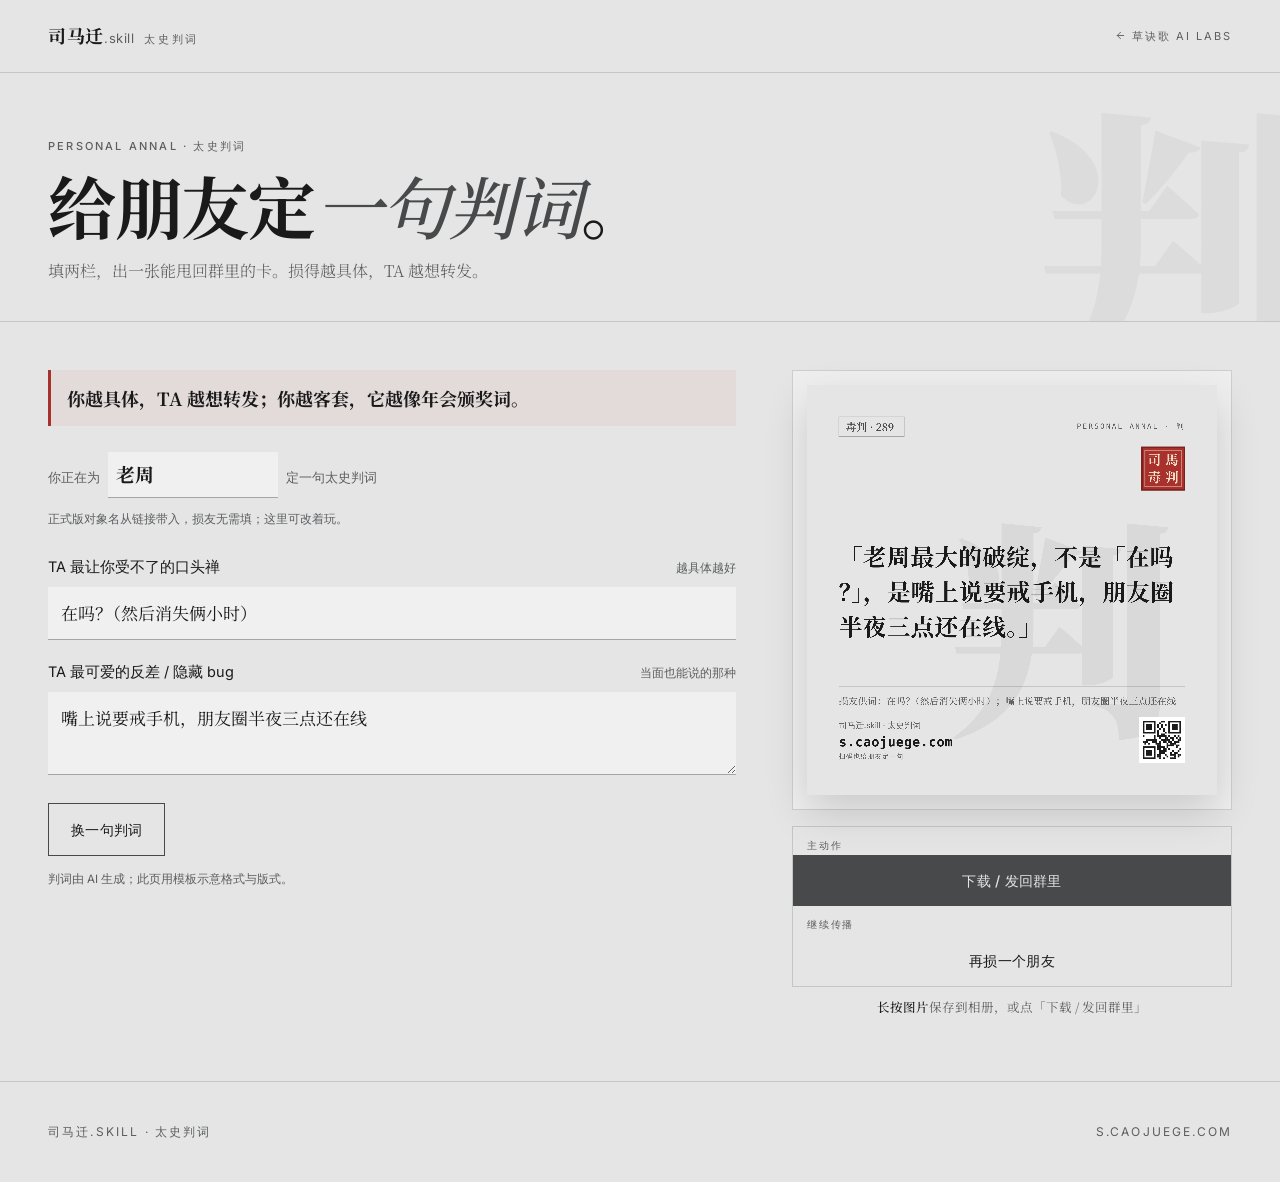
==== landing-b/index.html @ 6997d367 "新增 B 传播层首版：太史判词页（s.caojuege.com，贴现有设计 token） - 复用线上设计系统（颜色/字体/nav/按钮/hairline）保证风格统一 - 判词卡用 Canvas 2" ====
<!doctype html>
<html lang="zh-CN">
<head>
<meta charset="utf-8" />
<meta name="viewport" content="width=device-width, initial-scale=1, viewport-fit=cover" />
<title>太史判词 · 司马迁.skill</title>
<meta name="description" content="给朋友定一句太史判词：填两栏，出一张能甩回群里的卡。">
<meta name="robots" content="noindex" />
<link rel="preconnect" href="https://fonts.googleapis.com">
<link rel="preconnect" href="https://fonts.gstatic.com" crossorigin>
<link href="https://fonts.googleapis.com/css2?family=Inter:wght@300;400;500;600;700&family=Noto+Serif+SC:wght@400;500;700;900&display=swap" rel="stylesheet">
<style>
:root{
  --c-bg:#e5e5e5; --c-surface:#fff; --c-surface-40:rgba(255,255,255,0.40);
  --c-ink:#1a1a1a; --c-ink-pure:#000; --c-btn:#47494b;
  --c-border-soft:rgba(71,73,75,0.20); --c-border-strong:rgba(71,73,75,0.45);
  --c-muted:#5c5e60; --c-on-dark:#e5e5e5; --c-seal:#a8302d;
  --font-sans:"Inter","PingFang SC","Hiragino Sans GB","Source Han Sans SC","Microsoft YaHei",ui-sans-serif,system-ui,-apple-system,sans-serif;
  --font-serif:"Noto Serif SC","Source Han Serif SC","Songti SC","STSong","SimSun","FangSong",Georgia,serif;
  --font-mono:"JetBrains Mono",ui-monospace,SFMono-Regular,Menlo,Consolas,monospace;
  --container:1280px; --pad-x:24px; --pad-x-lg:48px;
}
*{box-sizing:border-box}
html{scroll-behavior:smooth}
body{margin:0;background:var(--c-bg);color:var(--c-ink);font-family:var(--font-sans);font-size:16px;line-height:1.65;-webkit-font-smoothing:antialiased;-moz-osx-font-smoothing:grayscale;overflow-x:hidden}
a{color:inherit;text-decoration:none}
::selection{background:var(--c-btn);color:var(--c-on-dark)}
button{font:inherit;cursor:pointer}
.ico{width:1em;height:1em;display:inline-block;vertical-align:-.14em;stroke:currentColor;fill:none;stroke-width:2;stroke-linecap:round;stroke-linejoin:round}
.container{max-width:var(--container);margin:0 auto;padding:0 var(--pad-x)}
@media(min-width:960px){.container{padding:0 var(--pad-x-lg)}}
.eyebrow{font-size:11px;font-weight:500;text-transform:uppercase;letter-spacing:.2em;color:var(--c-muted)}

/* nav */
.nav{position:sticky;top:0;z-index:30;background:var(--c-bg);border-bottom:1px solid var(--c-border-soft)}
.nav-inner{display:flex;align-items:center;justify-content:space-between;gap:24px;height:64px;max-width:var(--container);margin:0 auto;padding:0 var(--pad-x)}
@media(min-width:960px){.nav-inner{padding:0 var(--pad-x-lg);height:72px}}
.lockup{display:flex;align-items:baseline;gap:10px}
.lockup .mark{font-family:var(--font-serif);font-weight:700;font-size:18px;letter-spacing:.04em}
.lockup .tag{font-size:11px;letter-spacing:.24em;text-transform:uppercase;color:var(--c-muted)}
.nav-back{font-size:11px;letter-spacing:.18em;text-transform:uppercase;color:var(--c-muted);display:inline-flex;align-items:center;gap:6px;transition:color .3s}
.nav-back:hover{color:var(--c-ink)}
@media(max-width:600px){.nav-back{display:none}}

/* buttons */
.btn{display:inline-flex;align-items:center;justify-content:center;gap:8px;font-family:var(--font-sans);font-weight:500;font-size:14px;letter-spacing:.02em;padding:14px 22px;border:1px solid var(--c-btn);background:var(--c-btn);color:var(--c-on-dark);transition:background .3s,color .3s,border-color .3s;border-radius:0}
.btn:hover{background:var(--c-ink-pure);border-color:var(--c-ink-pure)}
.btn.ghost{background:transparent;color:var(--c-ink);border-color:var(--c-btn)}
.btn.ghost:hover{background:var(--c-btn);color:var(--c-on-dark)}
.btn[disabled]{opacity:.5;cursor:default}

/* head */
.head{padding:64px 0 36px;border-bottom:1px solid var(--c-border-soft);position:relative;overflow:hidden}
.head-wm{position:absolute;right:-22px;top:24px;font-family:var(--font-serif);font-weight:900;font-size:clamp(150px,22vw,300px);line-height:.9;color:rgba(0,0,0,.04);writing-mode:vertical-rl;pointer-events:none;user-select:none;letter-spacing:-.14em}
.head h1{font-family:var(--font-serif);font-weight:700;font-size:clamp(38px,6vw,68px);line-height:1.05;letter-spacing:-.02em;margin:14px 0 16px;position:relative;z-index:1}
.head h1 em{font-style:italic;font-weight:500;color:var(--c-btn)}
.head p{margin:0;color:var(--c-muted);font-family:var(--font-serif);font-weight:300;font-size:16px;line-height:1.75;max-width:520px;position:relative;z-index:1}

/* flow */
.flow{padding:48px 0 64px}
.flow-grid{display:grid;grid-template-columns:1fr;gap:40px;align-items:start}
@media(min-width:880px){.flow-grid{grid-template-columns:1fr minmax(360px,440px);gap:56px}}

.hook{font-family:var(--font-serif);font-weight:700;font-size:18px;line-height:1.6;margin:0 0 26px;padding:14px 16px;border-left:3px solid var(--c-seal);background:rgba(168,48,45,.06)}
.subject{display:flex;align-items:baseline;gap:8px;flex-wrap:wrap;margin-bottom:26px;font-family:var(--font-serif)}
.subject .for{font-family:var(--font-sans);font-size:13px;color:var(--c-muted)}
.subject input{max-width:170px}
.field{margin-bottom:20px}
.label-row{display:flex;justify-content:space-between;align-items:baseline;gap:10px;margin-bottom:8px}
.label{font-size:14.5px;color:var(--c-ink)}
.hint{font-family:var(--font-sans);font-size:11.5px;color:var(--c-muted)}
input,textarea{width:100%;border:0;border-bottom:1px solid var(--c-border-strong);background:var(--c-surface-40);padding:12px 13px;color:var(--c-ink);font-family:var(--font-serif);font-size:17px;line-height:1.7;outline:none;border-radius:0;transition:border-color .25s,background .25s}
.subject input{font-weight:700;font-size:19px;padding:6px 8px}
textarea{min-height:80px;resize:vertical}
input:focus,textarea:focus{border-bottom-color:var(--c-seal);background:var(--c-surface)}
.note{font-family:var(--font-sans);font-size:11.5px;color:var(--c-muted);margin-top:4px}
.actions{display:flex;flex-wrap:wrap;gap:10px;margin-top:8px}

/* preview */
.stage{position:sticky;top:96px}
.stage-frame{border:1px solid var(--c-border-soft);background:var(--c-surface-40);padding:14px}
#card{width:100%;height:auto;display:block;box-shadow:0 16px 40px rgba(0,0,0,.16)}
.stage-cta{margin-top:16px;display:flex;flex-direction:column;gap:0;border:1px solid var(--c-border-soft)}
.stage-cta .row{display:flex;gap:0;border-bottom:1px solid var(--c-border-soft)}
.stage-cta .row:last-child{border-bottom:0}
.stage-cta .btn{flex:1;border:0;border-right:1px solid var(--c-border-soft);background:transparent;color:var(--c-ink)}
.stage-cta .btn:last-child{border-right:0}
.stage-cta .btn:hover{background:var(--c-btn);color:var(--c-on-dark)}
.stage-cta .btn.primary{background:var(--c-btn);color:var(--c-on-dark)}
.stage-cta .btn.primary:hover{background:var(--c-ink-pure)}
.cta-for{font-family:var(--font-sans);font-size:10px;letter-spacing:.18em;text-transform:uppercase;color:var(--c-muted);padding:10px 14px 2px}
.savehint{margin-top:10px;font-family:var(--font-serif);font-size:12.5px;color:var(--c-muted);text-align:center}
.savehint b{color:var(--c-ink);font-weight:500}

/* footer */
.foot{padding:40px 0;border-top:1px solid var(--c-border-soft);color:var(--c-muted)}
.foot-inner{display:flex;justify-content:space-between;align-items:baseline;flex-wrap:wrap;gap:14px;font-size:12px;letter-spacing:.18em;text-transform:uppercase}

.toast{position:fixed;left:50%;bottom:24px;transform:translateX(-50%) translateY(16px);opacity:0;pointer-events:none;background:var(--c-ink);color:var(--c-on-dark);padding:11px 16px;font-family:var(--font-sans);font-size:13px;transition:.18s ease;z-index:40;max-width:86vw;text-align:center}
.toast.show{opacity:1;transform:translateX(-50%) translateY(0)}

@media(max-width:880px){
  .head{padding:32px 0 24px}
  .head h1{font-size:34px}
  .head-wm{display:none}
  .flow{padding:28px 0 48px}
  .stage{position:static}
  .flow-grid{gap:32px}
}
</style>
</head>
<body>

<nav class="nav">
  <div class="nav-inner">
    <div class="lockup">
      <span class="mark">司马迁<span style="font-family:var(--font-sans);font-weight:400;font-size:13px;letter-spacing:.04em;color:var(--c-muted)">.skill</span></span>
      <span class="tag">太史判词</span>
    </div>
    <a class="nav-back" href="https://www.caojuege.com/" target="_blank" rel="noopener">
      <svg class="ico" viewBox="0 0 24 24"><path d="m12 19-7-7 7-7"/><path d="M19 12H5"/></svg>
      草诀歌 AI Labs
    </a>
  </div>
</nav>

<section class="head">
  <div class="head-wm">判</div>
  <div class="container">
    <div class="eyebrow">Personal Annal · 太史判词</div>
    <h1>给朋友定<em>一句判词</em>。</h1>
    <p>填两栏，出一张能甩回群里的卡。损得越具体，TA 越想转发。</p>
  </div>
</section>

<div class="flow">
  <div class="container">
    <div class="flow-grid">
      <section>
        <p class="hook">你越具体，TA 越想转发；你越客套，它越像年会颁奖词。</p>

        <div class="subject">
          <span class="for">你正在为</span>
          <input id="name" value="老周" maxlength="6" aria-label="对象称呼" />
          <span class="for">定一句太史判词</span>
          <div class="note" style="flex-basis:100%">正式版对象名从链接带入，损友无需填；这里可改着玩。</div>
        </div>

        <div class="field">
          <div class="label-row"><span class="label">TA 最让你受不了的口头禅</span><span class="hint">越具体越好</span></div>
          <input id="b1" value="在吗？（然后消失俩小时）" autocomplete="off" />
        </div>

        <div class="field">
          <div class="label-row"><span class="label">TA 最可爱的反差 / 隐藏 bug</span><span class="hint">当面也能说的那种</span></div>
          <textarea id="b2">嘴上说要戒手机，朋友圈半夜三点还在线</textarea>
        </div>

        <div class="actions">
          <button class="btn ghost" id="reroll">换一句判词</button>
        </div>
        <div class="note" style="margin-top:14px">判词由 AI 生成；此页用模板示意格式与版式。</div>
      </section>

      <aside class="stage">
        <div class="stage-frame"><canvas id="card" width="2160" height="2160" aria-label="太史判词预览"></canvas></div>
        <div class="stage-cta">
          <div>
            <div class="cta-for">主动作</div>
            <div class="row"><button class="btn primary" id="download">下载 / 发回群里</button></div>
          </div>
          <div>
            <div class="cta-for">继续传播</div>
            <div class="row"><button class="btn" id="again">再损一个朋友</button></div>
          </div>
        </div>
        <div class="savehint"><b>长按图片</b>保存到相册，或点「下载 / 发回群里」</div>
      </aside>
    </div>
  </div>
</div>

<footer class="foot">
  <div class="container">
    <div class="foot-inner">
      <span>司马迁.skill · 太史判词</span>
      <span>s.caojuege.com</span>
    </div>
  </div>
</footer>
<div class="toast" id="toast"></div>

<script>
(function(){
  'use strict';
  const $ = id => document.getElementById(id);
  const toastEl = $('toast');
  const SERIF = '"Noto Serif SC","Songti SC","STSong",serif';
  const MONO = 'ui-monospace,Menlo,monospace';
  const SANS = '"Inter","PingFang SC",sans-serif';
  const RATIO=2, W=1080, H=1080, P=84;
  let tplOffset=0, blob=null, objURL=null;

  const clean = s => String(s||'').replace(/\s+/g,' ').trim();
  const stripTail = s => clean(s).replace(/[。.!！；;，,]+$/,'');
  const shorten = (s,n) => { const a=Array.from(String(s||'')); return a.length>n?a.slice(0,n-1).join('')+'…':a.join(''); };
  function hash(seed){ let h=2166136261; for(const c of String(seed)){ h^=c.charCodeAt(0); h=Math.imul(h,16777619);} return Math.abs(h); }
  const vol = seed => String(hash(seed)%899+100);

  function buildLine(name,b1,b2){
    const q=stripTail(b1).replace(/[（(].*$/,'').trim()||'在吗';
    const fc=stripTail(b2)||'想法太多，三天换一个新坑';
    const tpls=[
      `世人只记得他那句「${q}」，没人替他说出：${fc}。`,
      `${name}最大的破绽，不是「${q}」，是${fc}。`,
      `嘴上「${q}」，身体却很诚实——${fc}。`,
      `别信他那句「${q}」。真相是，${fc}。`,
      `一个把「${q}」挂在嘴边的人，偏偏${fc}。这才是他。`
    ];
    return tpls[(hash(name+b1+b2)+tplOffset)%tpls.length];
  }

  function setLS(ctx,px){ try{ ctx.letterSpacing = px+'px'; }catch(e){} }
  function wrap(ctx,text,maxW,maxLines){
    const toks=String(text||'').match(/[A-Za-z0-9_.:#%+\-]+|\s+|./gu)||[];
    const lines=[]; let line='';
    const push=()=>{ if(line.trim()) lines.push(line.trim()); line=''; };
    for(const t of toks){
      const cand=line+t;
      if(ctx.measureText(cand).width<=maxW){ line=cand; continue; }
      if(line) push();
      if(!/^\s+$/.test(t)) line=t;
      if(maxLines&&lines.length>=maxLines) break;
    }
    if(line&&(!maxLines||lines.length<maxLines)) push();
    if(maxLines&&lines.length===maxLines){
      let last=lines[maxLines-1];
      while(last&&ctx.measureText(last+'…').width>maxW) last=last.slice(0,-1);
      if(last&&text.trim()!==lines.join('').trim()) lines[maxLines-1]=last+'…';
    }
    return lines;
  }

  function drawSeal(ctx,x,y,s){
    ctx.save();
    ctx.fillStyle='#a8302d'; ctx.fillRect(x,y,s,s);
    ctx.strokeStyle='#7d211e'; ctx.lineWidth=4; ctx.strokeRect(x+2,y+2,s-4,s-4);
    ctx.strokeStyle='rgba(240,223,196,.5)'; ctx.lineWidth=2.5; ctx.strokeRect(x+10,y+10,s-20,s-20);
    ctx.fillStyle='#f0dfc4'; ctx.textAlign='center'; ctx.textBaseline='middle';
    ctx.font='700 '+Math.round(s*.3)+'px '+SERIF; setLS(ctx,0);
    const ch=['司','馬','毒','判'];
    ctx.fillText(ch[0],x+s*.3,y+s*.3); ctx.fillText(ch[1],x+s*.7,y+s*.3);
    ctx.fillText(ch[2],x+s*.3,y+s*.7); ctx.fillText(ch[3],x+s*.7,y+s*.7);
    ctx.restore();
  }

  // 占位二维码（正式版本地生成真码，指向 s.caojuege.com）
  function drawQR(ctx,x,y,s){
    ctx.save();
    ctx.fillStyle='#fff'; ctx.fillRect(x,y,s,s);
    const pad=Math.round(s*.08), n=21, cell=(s-pad*2)/n, ox=x+pad, oy=y+pad;
    ctx.fillStyle='#1a1a1a';
    const finder=(fx,fy)=>{ ctx.fillRect(ox+fx*cell,oy+fy*cell,cell*7,cell*7); ctx.fillStyle='#fff'; ctx.fillRect(ox+(fx+1)*cell,oy+(fy+1)*cell,cell*5,cell*5); ctx.fillStyle='#1a1a1a'; ctx.fillRect(ox+(fx+2)*cell,oy+(fy+2)*cell,cell*3,cell*3); };
    let h=hash('s.caojuege.com');
    for(let r=0;r<n;r++)for(let c=0;c<n;c++){
      if((r<8&&c<8)||(r<8&&c>=n-8)||(r>=n-8&&c<8)) continue;
      h=(h*1103515245+12345)&0x7fffffff;
      if(h%100<46) ctx.fillRect(ox+c*cell,oy+r*cell,cell,cell);
    }
    finder(0,0); finder(n-7,0); finder(0,n-7);
    ctx.restore();
  }

  function render(){
    const name=clean($('name').value)||'某某';
    const line=buildLine(name,$('b1').value,$('b2').value);
    const ev=`损友供词：${shorten(stripTail($('b1').value)||'—',16)}；${shorten(stripTail($('b2').value)||'—',18)}`;
    const v=vol(name+$('b1').value+$('b2').value);

    const c=$('card'), ctx=c.getContext('2d');
    ctx.setTransform(RATIO,0,0,RATIO,0,0);
    ctx.clearRect(0,0,W,H);
    ctx.fillStyle='#e5e5e5'; ctx.fillRect(0,0,W,H);

    // watermark
    ctx.save();
    ctx.fillStyle='rgba(0,0,0,.05)'; ctx.font='900 600px '+SERIF; setLS(ctx,0);
    ctx.textAlign='center'; ctx.textBaseline='middle'; ctx.fillText('判',W*.62,H*.6); ctx.restore();

    // top bar
    ctx.save();
    ctx.strokeStyle='rgba(71,73,75,.45)'; ctx.lineWidth=1.5; ctx.strokeRect(P,P,172,52);
    ctx.fillStyle='#47494b'; ctx.font='600 28px '+SERIF; setLS(ctx,0);
    ctx.textAlign='left'; ctx.textBaseline='middle'; ctx.fillText('毒判 · '+v,P+18,P+27);
    ctx.fillStyle='#5c5e60'; ctx.font='500 19px '+MONO; setLS(ctx,4);
    ctx.textAlign='right'; ctx.fillText('PERSONAL ANNAL · 判',W-P,P+26); ctx.restore();

    // seal (upper right)
    drawSeal(ctx,W-P-116,P+78,116);

    // verdict (centered in zone)
    ctx.save();
    ctx.fillStyle='#1a1a1a'; ctx.font='700 62px '+SERIF; setLS(ctx,1);
    ctx.textAlign='left'; ctx.textBaseline='top';
    const lineH=92, maxLines=5;
    const lines=wrap(ctx,'「'+line+'」',W-2*P,maxLines);
    const zT=372, zB=748;
    let y=Math.max(zT,(zT+zB)/2-(lines.length*lineH)/2);
    for(const ln of lines){ ctx.fillText(ln,P,y); y+=lineH; }
    ctx.restore();

    // rule + evidence
    ctx.save();
    ctx.fillStyle='rgba(0,0,0,.14)'; ctx.fillRect(P,792,W-2*P,3);
    ctx.fillStyle='#5c5e60'; ctx.font='500 25px '+SERIF; setLS(ctx,0);
    ctx.textAlign='left'; ctx.textBaseline='top';
    let ey=820; for(const ln of wrap(ctx,ev,W-2*P,2)){ ctx.fillText(ln,P,ey); ey+=37; }
    ctx.restore();

    // footer
    drawQR(ctx,W-P-122,H-P-122,122);
    ctx.save();
    ctx.textAlign='left'; ctx.textBaseline='alphabetic';
    ctx.fillStyle='#5c5e60'; ctx.font='400 22px '+SANS; setLS(ctx,0);
    ctx.fillText('司马迁.skill · 太史判词',P,H-P-92);
    ctx.fillStyle='#1a1a1a'; ctx.font='600 34px '+MONO; setLS(ctx,1);
    ctx.fillText('s.caojuege.com',P,H-P-44);
    ctx.fillStyle='#5c5e60'; ctx.font='500 17px '+MONO; setLS(ctx,2);
    ctx.fillText('扫码也给朋友定一句',P,H-P-12);
    ctx.restore();
  }

  function toast(m){ toastEl.textContent=m; toastEl.classList.add('show'); clearTimeout(toast._t); toast._t=setTimeout(()=>toastEl.classList.remove('show'),2400); }

  async function download(){
    const c=$('card');
    blob = await new Promise(r=>c.toBlob(r,'image/png',0.96));
    if(!blob){ toast('生成失败，可截图保存'); return; }
    if(objURL) URL.revokeObjectURL(objURL);
    objURL = URL.createObjectURL(blob);
    const file = new File([blob],'taishi-'+(clean($('name').value)||'verdict')+'.png',{type:'image/png'});
    if(navigator.canShare && navigator.canShare({files:[file]})){
      try{ await navigator.share({files:[file],title:'太史判词'}); return; }
      catch(e){ if(e&&e.name==='AbortError') return; }
    }
    const a=document.createElement('a');
    a.href=objURL; a.download=file.name;
    document.body.appendChild(a); a.click(); a.remove();
  }

  ['name','b1','b2'].forEach(id=>$(id).addEventListener('input',render));
  $('reroll').addEventListener('click',()=>{ tplOffset++; render(); });
  $('download').addEventListener('click',download);
  $('again').addEventListener('click',()=>{
    $('name').value=''; $('b1').value=''; $('b2').value=''; tplOffset=0;
    $('name').focus(); render();
    toast('换个人再损。正式版：把链接发回给被损的人，TA 填两栏就能回敬你。');
  });

  render();
  if(document.fonts && document.fonts.load){
    Promise.all([
      document.fonts.load('700 62px "Noto Serif SC"'),
      document.fonts.load('900 200px "Noto Serif SC"'),
      document.fonts.load('500 25px "Noto Serif SC"')
    ]).then(render).catch(()=>{});
  }
})();
</script>
</body>
</html>
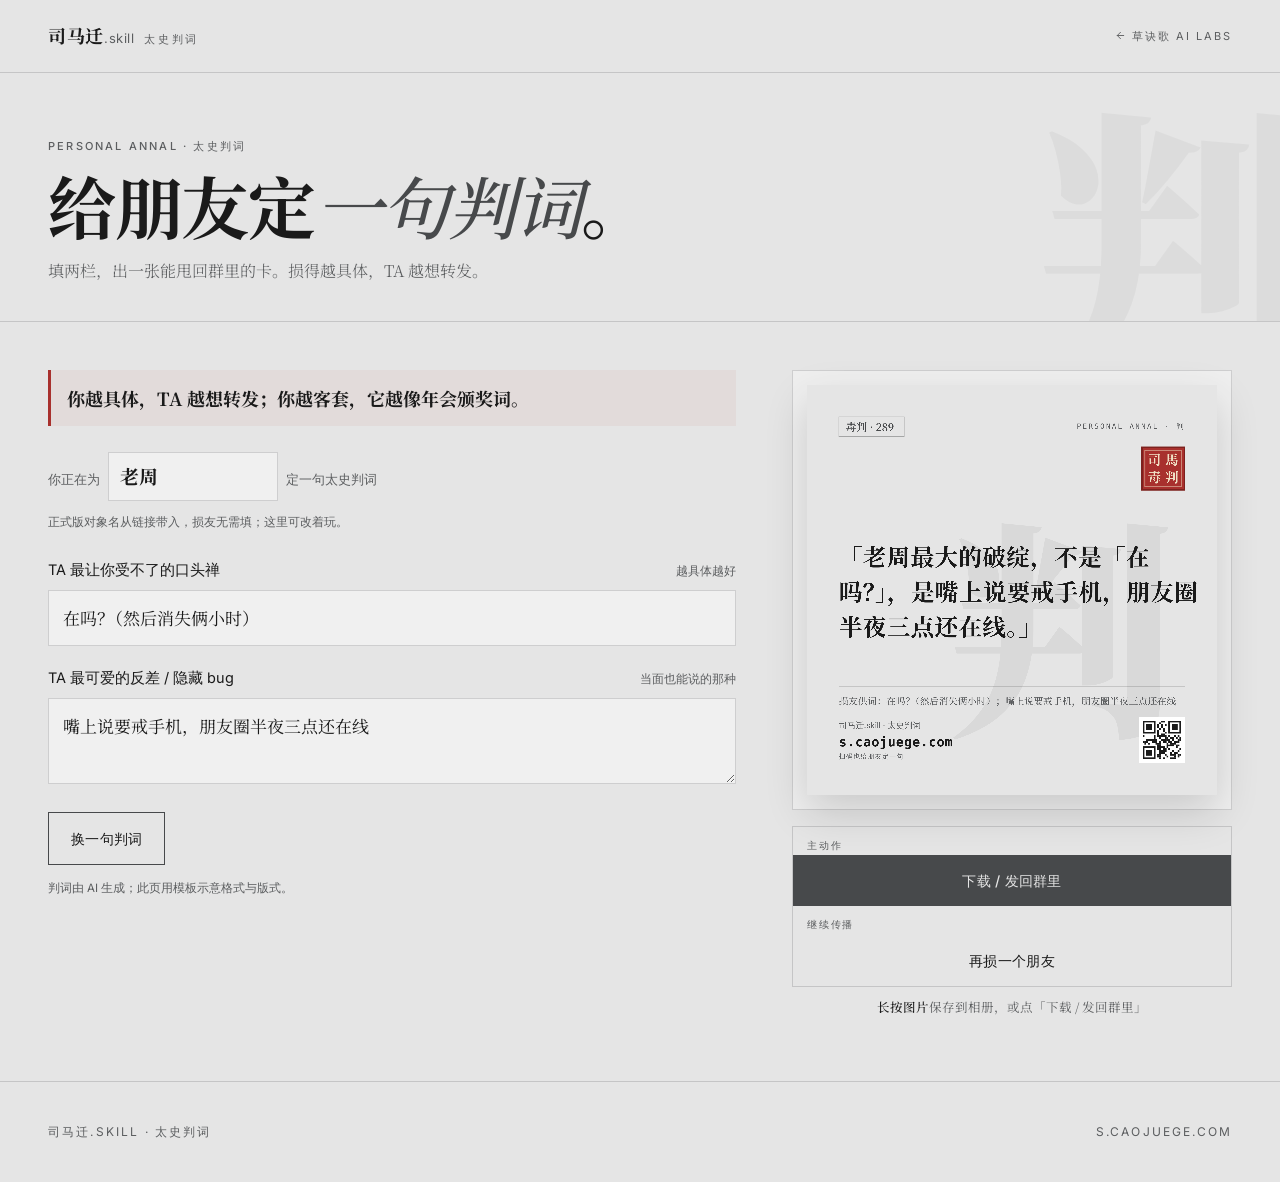
==== commit a33bfc5e: "判词页：统一输入框描边样式 + 判词卡中文避头尾断行 - 三个输入框统一为同一套 hairline 盒子，focus 描边变印章红 - Canvas 判词加避头尾规则：行首不出现禁则标点、闭引号不孤立" ====
--- a/landing-b/index.html
+++ b/landing-b/index.html
@@ -69,10 +69,10 @@
 .label-row{display:flex;justify-content:space-between;align-items:baseline;gap:10px;margin-bottom:8px}
 .label{font-size:14.5px;color:var(--c-ink)}
 .hint{font-family:var(--font-sans);font-size:11.5px;color:var(--c-muted)}
-input,textarea{width:100%;border:0;border-bottom:1px solid var(--c-border-strong);background:var(--c-surface-40);padding:12px 13px;color:var(--c-ink);font-family:var(--font-serif);font-size:17px;line-height:1.7;outline:none;border-radius:0;transition:border-color .25s,background .25s}
-.subject input{font-weight:700;font-size:19px;padding:6px 8px}
+input,textarea{width:100%;border:1px solid var(--c-border-soft);background:var(--c-surface-40);padding:13px 14px;color:var(--c-ink);font-family:var(--font-serif);font-size:17px;line-height:1.7;outline:none;border-radius:0;transition:border-color .25s,background .25s}
+.subject input{font-weight:700;font-size:19px;padding:7px 11px}
 textarea{min-height:80px;resize:vertical}
-input:focus,textarea:focus{border-bottom-color:var(--c-seal);background:var(--c-surface)}
+input:focus,textarea:focus{border-color:var(--c-seal);background:var(--c-surface)}
 .note{font-family:var(--font-sans);font-size:11.5px;color:var(--c-muted);margin-top:4px}
 .actions{display:flex;flex-wrap:wrap;gap:10px;margin-top:8px}
 
@@ -221,6 +221,8 @@
   }
 
   function setLS(ctx,px){ try{ ctx.letterSpacing = px+'px'; }catch(e){} }
+  const NO_START='」』）】》〉。，、；：！？·…％”’';  // 不能出现在行首
+  const NO_END='「『（【《〈“‘';                      // 不能出现在行尾
   function wrap(ctx,text,maxW,maxLines){
     const toks=String(text||'').match(/[A-Za-z0-9_.:#%+\-]+|\s+|./gu)||[];
     const lines=[]; let line='';
@@ -233,6 +235,15 @@
       if(maxLines&&lines.length>=maxLines) break;
     }
     if(line&&(!maxLines||lines.length<maxLines)) push();
+    // 避头尾：只往下挪字（上行变短、不会超宽），消除行首禁则标点与行尾孤立开引号
+    for(let i=0;i<lines.length-1;i++){
+      while(lines[i].length>1 && lines[i+1] && NO_START.indexOf(lines[i+1][0])>=0){
+        lines[i+1]=lines[i].slice(-1)+lines[i+1]; lines[i]=lines[i].slice(0,-1);
+      }
+      while(lines[i].length>1 && NO_END.indexOf(lines[i].slice(-1))>=0){
+        lines[i+1]=lines[i].slice(-1)+lines[i+1]; lines[i]=lines[i].slice(0,-1);
+      }
+    }
     if(maxLines&&lines.length===maxLines){
       let last=lines[maxLines-1];
       while(last&&ctx.measureText(last+'…').width>maxW) last=last.slice(0,-1);
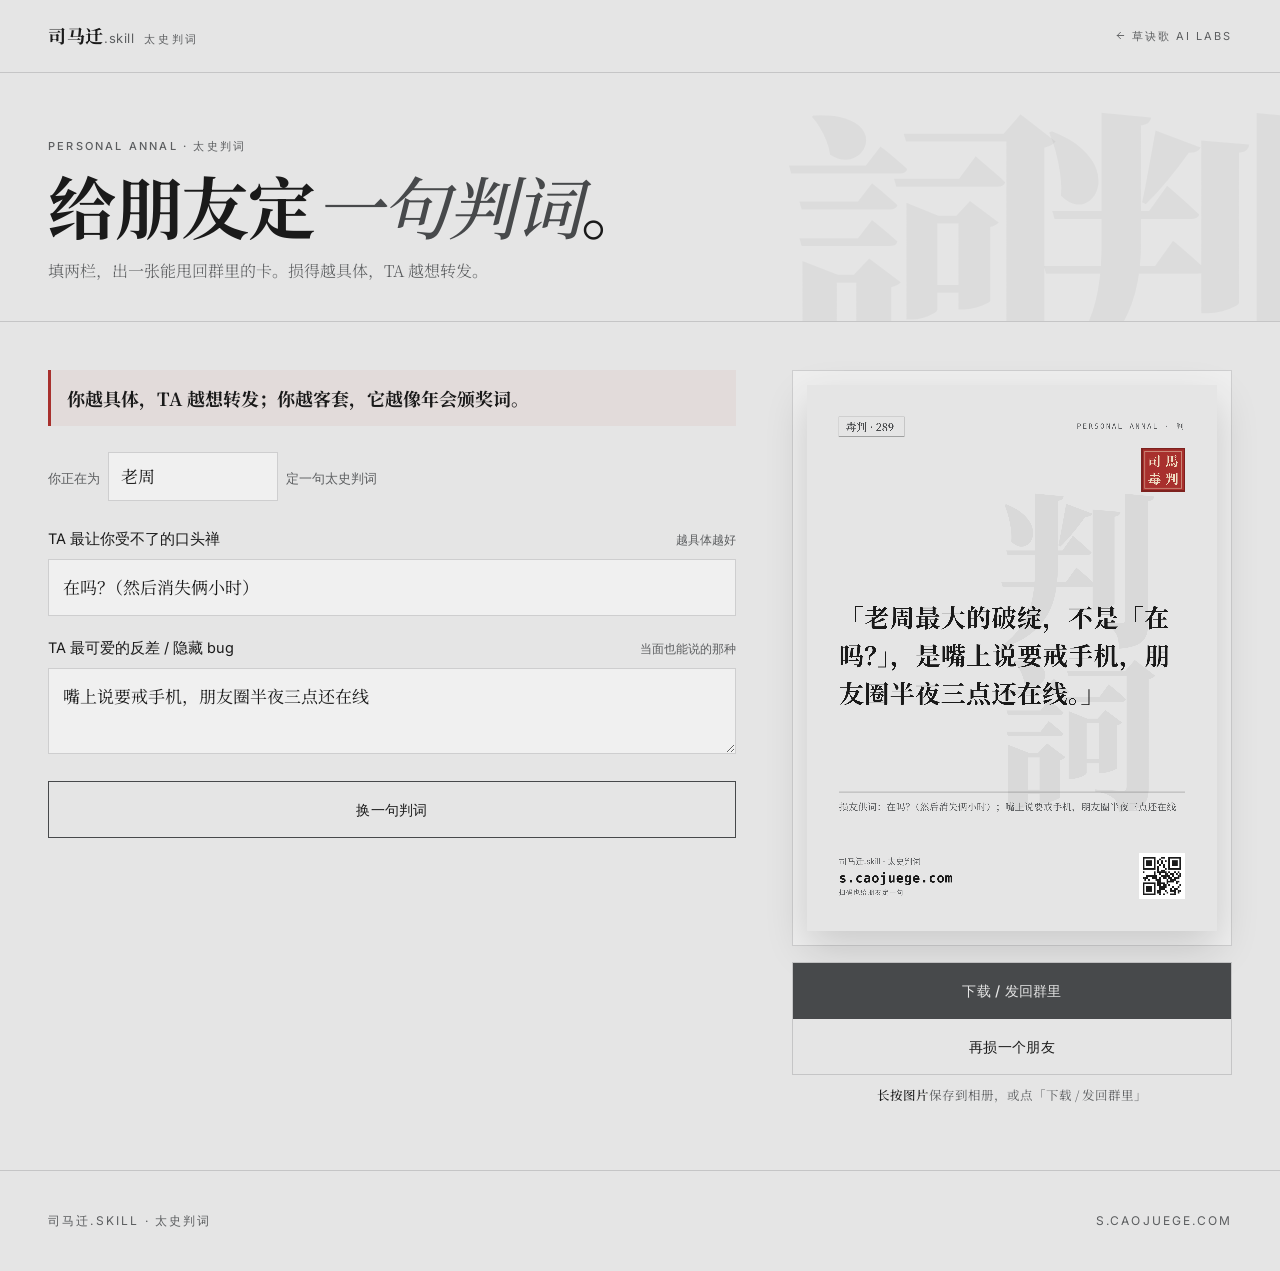
==== commit c8d766b1: "判词页打磨：繁体两字水印、卡片改 3:4、统一输入字体、按钮放大、去开发向文案 - 水印改繁体「判詞」（页面 + 卡片画布两处） - 卡片由 1:1 改为 3:4 竖版（1080×1440，小红书标准" ====
--- a/landing-b/index.html
+++ b/landing-b/index.html
@@ -70,25 +70,23 @@
 .label{font-size:14.5px;color:var(--c-ink)}
 .hint{font-family:var(--font-sans);font-size:11.5px;color:var(--c-muted)}
 input,textarea{width:100%;border:1px solid var(--c-border-soft);background:var(--c-surface-40);padding:13px 14px;color:var(--c-ink);font-family:var(--font-serif);font-size:17px;line-height:1.7;outline:none;border-radius:0;transition:border-color .25s,background .25s}
-.subject input{font-weight:700;font-size:19px;padding:7px 11px}
+.subject input{font-size:17px;padding:9px 12px}
 textarea{min-height:80px;resize:vertical}
 input:focus,textarea:focus{border-color:var(--c-seal);background:var(--c-surface)}
 .note{font-family:var(--font-sans);font-size:11.5px;color:var(--c-muted);margin-top:4px}
 .actions{display:flex;flex-wrap:wrap;gap:10px;margin-top:8px}
+.actions .btn{width:100%;padding:16px 22px}
 
 /* preview */
 .stage{position:sticky;top:96px}
 .stage-frame{border:1px solid var(--c-border-soft);background:var(--c-surface-40);padding:14px}
 #card{width:100%;height:auto;display:block;box-shadow:0 16px 40px rgba(0,0,0,.16)}
-.stage-cta{margin-top:16px;display:flex;flex-direction:column;gap:0;border:1px solid var(--c-border-soft)}
-.stage-cta .row{display:flex;gap:0;border-bottom:1px solid var(--c-border-soft)}
-.stage-cta .row:last-child{border-bottom:0}
-.stage-cta .btn{flex:1;border:0;border-right:1px solid var(--c-border-soft);background:transparent;color:var(--c-ink)}
-.stage-cta .btn:last-child{border-right:0}
+.stage-cta{margin-top:16px;display:flex;flex-direction:column;border:1px solid var(--c-border-soft)}
+.stage-cta .btn{width:100%;border:0;border-bottom:1px solid var(--c-border-soft);background:transparent;color:var(--c-ink);padding:16px 22px}
+.stage-cta .btn:last-child{border-bottom:0}
 .stage-cta .btn:hover{background:var(--c-btn);color:var(--c-on-dark)}
 .stage-cta .btn.primary{background:var(--c-btn);color:var(--c-on-dark)}
 .stage-cta .btn.primary:hover{background:var(--c-ink-pure)}
-.cta-for{font-family:var(--font-sans);font-size:10px;letter-spacing:.18em;text-transform:uppercase;color:var(--c-muted);padding:10px 14px 2px}
 .savehint{margin-top:10px;font-family:var(--font-serif);font-size:12.5px;color:var(--c-muted);text-align:center}
 .savehint b{color:var(--c-ink);font-weight:500}
 
@@ -125,7 +123,7 @@
 </nav>
 
 <section class="head">
-  <div class="head-wm">判</div>
+  <div class="head-wm">判詞</div>
   <div class="container">
     <div class="eyebrow">Personal Annal · 太史判词</div>
     <h1>给朋友定<em>一句判词</em>。</h1>
@@ -143,7 +141,6 @@
           <span class="for">你正在为</span>
           <input id="name" value="老周" maxlength="6" aria-label="对象称呼" />
           <span class="for">定一句太史判词</span>
-          <div class="note" style="flex-basis:100%">正式版对象名从链接带入，损友无需填；这里可改着玩。</div>
         </div>
 
         <div class="field">
@@ -159,20 +156,13 @@
         <div class="actions">
           <button class="btn ghost" id="reroll">换一句判词</button>
         </div>
-        <div class="note" style="margin-top:14px">判词由 AI 生成；此页用模板示意格式与版式。</div>
       </section>
 
       <aside class="stage">
-        <div class="stage-frame"><canvas id="card" width="2160" height="2160" aria-label="太史判词预览"></canvas></div>
+        <div class="stage-frame"><canvas id="card" width="2160" height="2880" aria-label="太史判词预览"></canvas></div>
         <div class="stage-cta">
-          <div>
-            <div class="cta-for">主动作</div>
-            <div class="row"><button class="btn primary" id="download">下载 / 发回群里</button></div>
-          </div>
-          <div>
-            <div class="cta-for">继续传播</div>
-            <div class="row"><button class="btn" id="again">再损一个朋友</button></div>
-          </div>
+          <button class="btn primary" id="download">下载 / 发回群里</button>
+          <button class="btn" id="again">再损一个朋友</button>
         </div>
         <div class="savehint"><b>长按图片</b>保存到相册，或点「下载 / 发回群里」</div>
       </aside>
@@ -198,7 +188,7 @@
   const SERIF = '"Noto Serif SC","Songti SC","STSong",serif';
   const MONO = 'ui-monospace,Menlo,monospace';
   const SANS = '"Inter","PingFang SC",sans-serif';
-  const RATIO=2, W=1080, H=1080, P=84;
+  const RATIO=2, W=1080, H=1440, P=84;
   let tplOffset=0, blob=null, objURL=null;
 
   const clean = s => String(s||'').replace(/\s+/g,' ').trim();
@@ -293,10 +283,12 @@
     ctx.clearRect(0,0,W,H);
     ctx.fillStyle='#e5e5e5'; ctx.fillRect(0,0,W,H);
 
-    // watermark
-    ctx.save();
-    ctx.fillStyle='rgba(0,0,0,.05)'; ctx.font='900 600px '+SERIF; setLS(ctx,0);
-    ctx.textAlign='center'; ctx.textBaseline='middle'; ctx.fillText('判',W*.62,H*.6); ctx.restore();
+    // watermark 判詞（繁体，竖排两字）
+    ctx.save();
+    ctx.fillStyle='rgba(0,0,0,.05)'; ctx.font='900 430px '+SERIF; setLS(ctx,0);
+    ctx.textAlign='center'; ctx.textBaseline='middle';
+    ctx.fillText('判',W*.66,H*.34); ctx.fillText('詞',W*.66,H*.64);
+    ctx.restore();
 
     // top bar
     ctx.save();
@@ -307,25 +299,25 @@
     ctx.textAlign='right'; ctx.fillText('PERSONAL ANNAL · 判',W-P,P+26); ctx.restore();
 
     // seal (upper right)
-    drawSeal(ctx,W-P-116,P+78,116);
+    drawSeal(ctx,W-P-116,P+82,116);
 
     // verdict (centered in zone)
     ctx.save();
-    ctx.fillStyle='#1a1a1a'; ctx.font='700 62px '+SERIF; setLS(ctx,1);
+    ctx.fillStyle='#1a1a1a'; ctx.font='700 66px '+SERIF; setLS(ctx,1);
     ctx.textAlign='left'; ctx.textBaseline='top';
-    const lineH=92, maxLines=5;
+    const lineH=100, maxLines=6;
     const lines=wrap(ctx,'「'+line+'」',W-2*P,maxLines);
-    const zT=372, zB=748;
+    const zT=448, zB=1014;
     let y=Math.max(zT,(zT+zB)/2-(lines.length*lineH)/2);
     for(const ln of lines){ ctx.fillText(ln,P,y); y+=lineH; }
     ctx.restore();
 
     // rule + evidence
     ctx.save();
-    ctx.fillStyle='rgba(0,0,0,.14)'; ctx.fillRect(P,792,W-2*P,3);
+    ctx.fillStyle='rgba(0,0,0,.14)'; ctx.fillRect(P,1072,W-2*P,3);
     ctx.fillStyle='#5c5e60'; ctx.font='500 25px '+SERIF; setLS(ctx,0);
     ctx.textAlign='left'; ctx.textBaseline='top';
-    let ey=820; for(const ln of wrap(ctx,ev,W-2*P,2)){ ctx.fillText(ln,P,ey); ey+=37; }
+    let ey=1100; for(const ln of wrap(ctx,ev,W-2*P,2)){ ctx.fillText(ln,P,ey); ey+=37; }
     ctx.restore();
 
     // footer
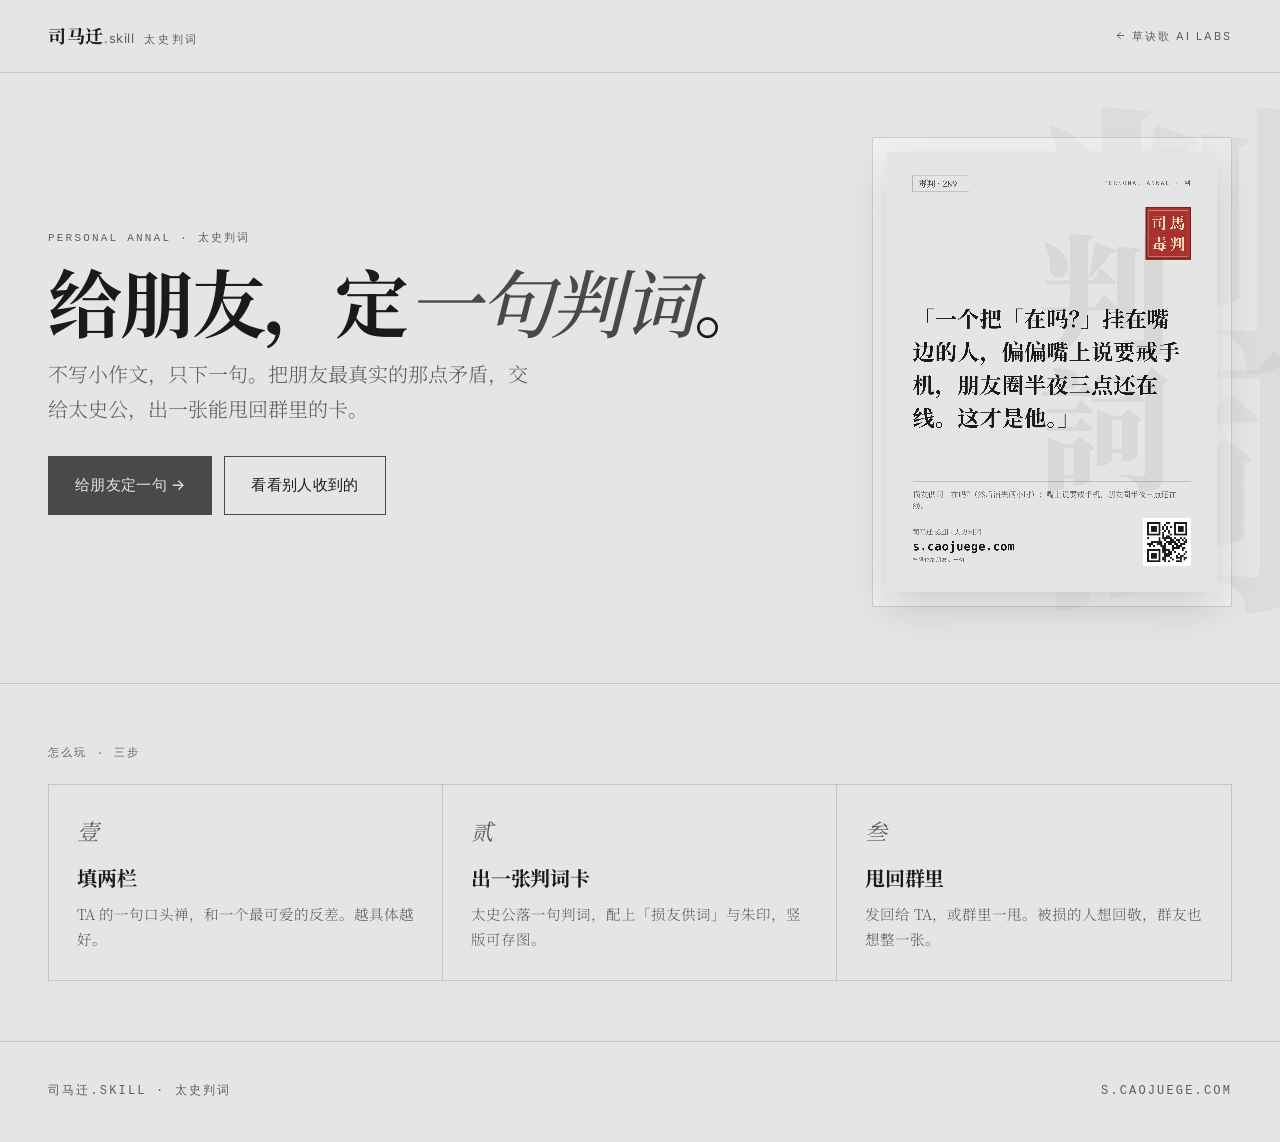
==== commit 268bd9dd: "B 传播层闭环：首页 + 创建 + 收到/回敬三页，抽出共享 css/js - 判词卡定灰底「正典」版（保留繁体「判詞」水印），抽成 verdict-card.js Canvas 渲染器复用 - ap" ====
--- a/landing-b/index.html
+++ b/landing-b/index.html
@@ -4,117 +4,18 @@
 <meta charset="utf-8" />
 <meta name="viewport" content="width=device-width, initial-scale=1, viewport-fit=cover" />
 <title>太史判词 · 司马迁.skill</title>
-<meta name="description" content="给朋友定一句太史判词：填两栏，出一张能甩回群里的卡。">
+<meta name="description" content="给朋友定一句太史判词：填两栏，出一张能甩回群里的卡。" />
 <meta name="robots" content="noindex" />
 <link rel="preconnect" href="https://fonts.googleapis.com">
 <link rel="preconnect" href="https://fonts.gstatic.com" crossorigin>
 <link href="https://fonts.googleapis.com/css2?family=Inter:wght@300;400;500;600;700&family=Noto+Serif+SC:wght@400;500;700;900&display=swap" rel="stylesheet">
-<style>
-:root{
-  --c-bg:#e5e5e5; --c-surface:#fff; --c-surface-40:rgba(255,255,255,0.40);
-  --c-ink:#1a1a1a; --c-ink-pure:#000; --c-btn:#47494b;
-  --c-border-soft:rgba(71,73,75,0.20); --c-border-strong:rgba(71,73,75,0.45);
-  --c-muted:#5c5e60; --c-on-dark:#e5e5e5; --c-seal:#a8302d;
-  --font-sans:"Inter","PingFang SC","Hiragino Sans GB","Source Han Sans SC","Microsoft YaHei",ui-sans-serif,system-ui,-apple-system,sans-serif;
-  --font-serif:"Noto Serif SC","Source Han Serif SC","Songti SC","STSong","SimSun","FangSong",Georgia,serif;
-  --font-mono:"JetBrains Mono",ui-monospace,SFMono-Regular,Menlo,Consolas,monospace;
-  --container:1280px; --pad-x:24px; --pad-x-lg:48px;
-}
-*{box-sizing:border-box}
-html{scroll-behavior:smooth}
-body{margin:0;background:var(--c-bg);color:var(--c-ink);font-family:var(--font-sans);font-size:16px;line-height:1.65;-webkit-font-smoothing:antialiased;-moz-osx-font-smoothing:grayscale;overflow-x:hidden}
-a{color:inherit;text-decoration:none}
-::selection{background:var(--c-btn);color:var(--c-on-dark)}
-button{font:inherit;cursor:pointer}
-.ico{width:1em;height:1em;display:inline-block;vertical-align:-.14em;stroke:currentColor;fill:none;stroke-width:2;stroke-linecap:round;stroke-linejoin:round}
-.container{max-width:var(--container);margin:0 auto;padding:0 var(--pad-x)}
-@media(min-width:960px){.container{padding:0 var(--pad-x-lg)}}
-.eyebrow{font-size:11px;font-weight:500;text-transform:uppercase;letter-spacing:.2em;color:var(--c-muted)}
-
-/* nav */
-.nav{position:sticky;top:0;z-index:30;background:var(--c-bg);border-bottom:1px solid var(--c-border-soft)}
-.nav-inner{display:flex;align-items:center;justify-content:space-between;gap:24px;height:64px;max-width:var(--container);margin:0 auto;padding:0 var(--pad-x)}
-@media(min-width:960px){.nav-inner{padding:0 var(--pad-x-lg);height:72px}}
-.lockup{display:flex;align-items:baseline;gap:10px}
-.lockup .mark{font-family:var(--font-serif);font-weight:700;font-size:18px;letter-spacing:.04em}
-.lockup .tag{font-size:11px;letter-spacing:.24em;text-transform:uppercase;color:var(--c-muted)}
-.nav-back{font-size:11px;letter-spacing:.18em;text-transform:uppercase;color:var(--c-muted);display:inline-flex;align-items:center;gap:6px;transition:color .3s}
-.nav-back:hover{color:var(--c-ink)}
-@media(max-width:600px){.nav-back{display:none}}
-
-/* buttons */
-.btn{display:inline-flex;align-items:center;justify-content:center;gap:8px;font-family:var(--font-sans);font-weight:500;font-size:14px;letter-spacing:.02em;padding:14px 22px;border:1px solid var(--c-btn);background:var(--c-btn);color:var(--c-on-dark);transition:background .3s,color .3s,border-color .3s;border-radius:0}
-.btn:hover{background:var(--c-ink-pure);border-color:var(--c-ink-pure)}
-.btn.ghost{background:transparent;color:var(--c-ink);border-color:var(--c-btn)}
-.btn.ghost:hover{background:var(--c-btn);color:var(--c-on-dark)}
-.btn[disabled]{opacity:.5;cursor:default}
-
-/* head */
-.head{padding:64px 0 36px;border-bottom:1px solid var(--c-border-soft);position:relative;overflow:hidden}
-.head-wm{position:absolute;right:-22px;top:24px;font-family:var(--font-serif);font-weight:900;font-size:clamp(150px,22vw,300px);line-height:.9;color:rgba(0,0,0,.04);writing-mode:vertical-rl;pointer-events:none;user-select:none;letter-spacing:-.14em}
-.head h1{font-family:var(--font-serif);font-weight:700;font-size:clamp(38px,6vw,68px);line-height:1.05;letter-spacing:-.02em;margin:14px 0 16px;position:relative;z-index:1}
-.head h1 em{font-style:italic;font-weight:500;color:var(--c-btn)}
-.head p{margin:0;color:var(--c-muted);font-family:var(--font-serif);font-weight:300;font-size:16px;line-height:1.75;max-width:520px;position:relative;z-index:1}
-
-/* flow */
-.flow{padding:48px 0 64px}
-.flow-grid{display:grid;grid-template-columns:1fr;gap:40px;align-items:start}
-@media(min-width:880px){.flow-grid{grid-template-columns:1fr minmax(360px,440px);gap:56px}}
-
-.hook{font-family:var(--font-serif);font-weight:700;font-size:18px;line-height:1.6;margin:0 0 26px;padding:14px 16px;border-left:3px solid var(--c-seal);background:rgba(168,48,45,.06)}
-.subject{display:flex;align-items:baseline;gap:8px;flex-wrap:wrap;margin-bottom:26px;font-family:var(--font-serif)}
-.subject .for{font-family:var(--font-sans);font-size:13px;color:var(--c-muted)}
-.subject input{max-width:170px}
-.field{margin-bottom:20px}
-.label-row{display:flex;justify-content:space-between;align-items:baseline;gap:10px;margin-bottom:8px}
-.label{font-size:14.5px;color:var(--c-ink)}
-.hint{font-family:var(--font-sans);font-size:11.5px;color:var(--c-muted)}
-input,textarea{width:100%;border:1px solid var(--c-border-soft);background:var(--c-surface-40);padding:13px 14px;color:var(--c-ink);font-family:var(--font-serif);font-size:17px;line-height:1.7;outline:none;border-radius:0;transition:border-color .25s,background .25s}
-.subject input{font-size:17px;padding:9px 12px}
-textarea{min-height:80px;resize:vertical}
-input:focus,textarea:focus{border-color:var(--c-seal);background:var(--c-surface)}
-.note{font-family:var(--font-sans);font-size:11.5px;color:var(--c-muted);margin-top:4px}
-.actions{display:flex;flex-wrap:wrap;gap:10px;margin-top:8px}
-.actions .btn{width:100%;padding:16px 22px}
-
-/* preview */
-.stage{position:sticky;top:96px}
-.stage-frame{border:1px solid var(--c-border-soft);background:var(--c-surface-40);padding:14px}
-#card{width:100%;height:auto;display:block;box-shadow:0 16px 40px rgba(0,0,0,.16)}
-.stage-cta{margin-top:16px;display:flex;flex-direction:column;border:1px solid var(--c-border-soft)}
-.stage-cta .btn{width:100%;border:0;border-bottom:1px solid var(--c-border-soft);background:transparent;color:var(--c-ink);padding:16px 22px}
-.stage-cta .btn:last-child{border-bottom:0}
-.stage-cta .btn:hover{background:var(--c-btn);color:var(--c-on-dark)}
-.stage-cta .btn.primary{background:var(--c-btn);color:var(--c-on-dark)}
-.stage-cta .btn.primary:hover{background:var(--c-ink-pure)}
-.savehint{margin-top:10px;font-family:var(--font-serif);font-size:12.5px;color:var(--c-muted);text-align:center}
-.savehint b{color:var(--c-ink);font-weight:500}
-
-/* footer */
-.foot{padding:40px 0;border-top:1px solid var(--c-border-soft);color:var(--c-muted)}
-.foot-inner{display:flex;justify-content:space-between;align-items:baseline;flex-wrap:wrap;gap:14px;font-size:12px;letter-spacing:.18em;text-transform:uppercase}
-
-.toast{position:fixed;left:50%;bottom:24px;transform:translateX(-50%) translateY(16px);opacity:0;pointer-events:none;background:var(--c-ink);color:var(--c-on-dark);padding:11px 16px;font-family:var(--font-sans);font-size:13px;transition:.18s ease;z-index:40;max-width:86vw;text-align:center}
-.toast.show{opacity:1;transform:translateX(-50%) translateY(0)}
-
-@media(max-width:880px){
-  .head{padding:32px 0 24px}
-  .head h1{font-size:34px}
-  .head-wm{display:none}
-  .flow{padding:28px 0 48px}
-  .stage{position:static}
-  .flow-grid{gap:32px}
-}
-</style>
+<link rel="stylesheet" href="./app.css">
 </head>
 <body>
 
 <nav class="nav">
   <div class="nav-inner">
-    <div class="lockup">
-      <span class="mark">司马迁<span style="font-family:var(--font-sans);font-weight:400;font-size:13px;letter-spacing:.04em;color:var(--c-muted)">.skill</span></span>
-      <span class="tag">太史判词</span>
-    </div>
+    <div class="lockup"><span class="mark">司马迁<span class="dot">.skill</span></span><span class="tag">太史判词</span></div>
     <a class="nav-back" href="https://www.caojuege.com/" target="_blank" rel="noopener">
       <svg class="ico" viewBox="0 0 24 24"><path d="m12 19-7-7 7-7"/><path d="M19 12H5"/></svg>
       草诀歌 AI Labs
@@ -122,53 +23,34 @@
   </div>
 </nav>
 
-<section class="head">
-  <div class="head-wm">判詞</div>
+<section class="hero">
+  <div class="hero-wm">判詞</div>
   <div class="container">
-    <div class="eyebrow">Personal Annal · 太史判词</div>
-    <h1>给朋友定<em>一句判词</em>。</h1>
-    <p>填两栏，出一张能甩回群里的卡。损得越具体，TA 越想转发。</p>
+    <div class="hero-grid">
+      <div>
+        <div class="eyebrow">Personal Annal · 太史判词</div>
+        <h1>给朋友，定<em>一句判词</em>。</h1>
+        <p class="lead">不写小作文，只下一句。把朋友最真实的那点矛盾，交给太史公，出一张能甩回群里的卡。</p>
+        <div class="hero-actions">
+          <a class="btn big" href="./create.html">给朋友定一句 →</a>
+          <a class="btn ghost big" href="./receive.html">看看别人收到的</a>
+        </div>
+      </div>
+      <aside class="side-card"><canvas id="sample" width="2160" height="2880" aria-label="判词卡示例"></canvas></aside>
+    </div>
   </div>
 </section>
 
-<div class="flow">
+<section class="steps">
   <div class="container">
-    <div class="flow-grid">
-      <section>
-        <p class="hook">你越具体，TA 越想转发；你越客套，它越像年会颁奖词。</p>
-
-        <div class="subject">
-          <span class="for">你正在为</span>
-          <input id="name" value="老周" maxlength="6" aria-label="对象称呼" />
-          <span class="for">定一句太史判词</span>
-        </div>
-
-        <div class="field">
-          <div class="label-row"><span class="label">TA 最让你受不了的口头禅</span><span class="hint">越具体越好</span></div>
-          <input id="b1" value="在吗？（然后消失俩小时）" autocomplete="off" />
-        </div>
-
-        <div class="field">
-          <div class="label-row"><span class="label">TA 最可爱的反差 / 隐藏 bug</span><span class="hint">当面也能说的那种</span></div>
-          <textarea id="b2">嘴上说要戒手机，朋友圈半夜三点还在线</textarea>
-        </div>
-
-        <div class="actions">
-          <button class="btn ghost" id="reroll">换一句判词</button>
-        </div>
-      </section>
-
-      <aside class="stage">
-        <div class="stage-frame"><canvas id="card" width="2160" height="2880" aria-label="太史判词预览"></canvas></div>
-        <div class="stage-cta">
-          <button class="btn primary" id="download">下载 / 发回群里</button>
-          <button class="btn" id="again">再损一个朋友</button>
-        </div>
-        <div class="savehint"><b>长按图片</b>保存到相册，或点「下载 / 发回群里」</div>
-      </aside>
+    <div class="eyebrow">怎么玩 · 三步</div>
+    <div class="steps-grid">
+      <div class="step"><div class="n">壹</div><h3>填两栏</h3><p>TA 的一句口头禅，和一个最可爱的反差。越具体越好。</p></div>
+      <div class="step"><div class="n">贰</div><h3>出一张判词卡</h3><p>太史公落一句判词，配上「损友供词」与朱印，竖版可存图。</p></div>
+      <div class="step"><div class="n">叁</div><h3>甩回群里</h3><p>发回给 TA，或群里一甩。被损的人想回敬，群友也想整一张。</p></div>
     </div>
   </div>
-</div>
+</section>
 
 <footer class="foot">
   <div class="container">
@@ -178,196 +60,14 @@
     </div>
   </div>
 </footer>
-<div class="toast" id="toast"></div>
 
+<script src="./verdict-card.js"></script>
 <script>
 (function(){
-  'use strict';
-  const $ = id => document.getElementById(id);
-  const toastEl = $('toast');
-  const SERIF = '"Noto Serif SC","Songti SC","STSong",serif';
-  const MONO = 'ui-monospace,Menlo,monospace';
-  const SANS = '"Inter","PingFang SC",sans-serif';
-  const RATIO=2, W=1080, H=1440, P=84;
-  let tplOffset=0, blob=null, objURL=null;
-
-  const clean = s => String(s||'').replace(/\s+/g,' ').trim();
-  const stripTail = s => clean(s).replace(/[。.!！；;，,]+$/,'');
-  const shorten = (s,n) => { const a=Array.from(String(s||'')); return a.length>n?a.slice(0,n-1).join('')+'…':a.join(''); };
-  function hash(seed){ let h=2166136261; for(const c of String(seed)){ h^=c.charCodeAt(0); h=Math.imul(h,16777619);} return Math.abs(h); }
-  const vol = seed => String(hash(seed)%899+100);
-
-  function buildLine(name,b1,b2){
-    const q=stripTail(b1).replace(/[（(].*$/,'').trim()||'在吗';
-    const fc=stripTail(b2)||'想法太多，三天换一个新坑';
-    const tpls=[
-      `世人只记得他那句「${q}」，没人替他说出：${fc}。`,
-      `${name}最大的破绽，不是「${q}」，是${fc}。`,
-      `嘴上「${q}」，身体却很诚实——${fc}。`,
-      `别信他那句「${q}」。真相是，${fc}。`,
-      `一个把「${q}」挂在嘴边的人，偏偏${fc}。这才是他。`
-    ];
-    return tpls[(hash(name+b1+b2)+tplOffset)%tpls.length];
-  }
-
-  function setLS(ctx,px){ try{ ctx.letterSpacing = px+'px'; }catch(e){} }
-  const NO_START='」』）】》〉。，、；：！？·…％”’';  // 不能出现在行首
-  const NO_END='「『（【《〈“‘';                      // 不能出现在行尾
-  function wrap(ctx,text,maxW,maxLines){
-    const toks=String(text||'').match(/[A-Za-z0-9_.:#%+\-]+|\s+|./gu)||[];
-    const lines=[]; let line='';
-    const push=()=>{ if(line.trim()) lines.push(line.trim()); line=''; };
-    for(const t of toks){
-      const cand=line+t;
-      if(ctx.measureText(cand).width<=maxW){ line=cand; continue; }
-      if(line) push();
-      if(!/^\s+$/.test(t)) line=t;
-      if(maxLines&&lines.length>=maxLines) break;
-    }
-    if(line&&(!maxLines||lines.length<maxLines)) push();
-    // 避头尾：只往下挪字（上行变短、不会超宽），消除行首禁则标点与行尾孤立开引号
-    for(let i=0;i<lines.length-1;i++){
-      while(lines[i].length>1 && lines[i+1] && NO_START.indexOf(lines[i+1][0])>=0){
-        lines[i+1]=lines[i].slice(-1)+lines[i+1]; lines[i]=lines[i].slice(0,-1);
-      }
-      while(lines[i].length>1 && NO_END.indexOf(lines[i].slice(-1))>=0){
-        lines[i+1]=lines[i].slice(-1)+lines[i+1]; lines[i]=lines[i].slice(0,-1);
-      }
-    }
-    if(maxLines&&lines.length===maxLines){
-      let last=lines[maxLines-1];
-      while(last&&ctx.measureText(last+'…').width>maxW) last=last.slice(0,-1);
-      if(last&&text.trim()!==lines.join('').trim()) lines[maxLines-1]=last+'…';
-    }
-    return lines;
-  }
-
-  function drawSeal(ctx,x,y,s){
-    ctx.save();
-    ctx.fillStyle='#a8302d'; ctx.fillRect(x,y,s,s);
-    ctx.strokeStyle='#7d211e'; ctx.lineWidth=4; ctx.strokeRect(x+2,y+2,s-4,s-4);
-    ctx.strokeStyle='rgba(240,223,196,.5)'; ctx.lineWidth=2.5; ctx.strokeRect(x+10,y+10,s-20,s-20);
-    ctx.fillStyle='#f0dfc4'; ctx.textAlign='center'; ctx.textBaseline='middle';
-    ctx.font='700 '+Math.round(s*.3)+'px '+SERIF; setLS(ctx,0);
-    const ch=['司','馬','毒','判'];
-    ctx.fillText(ch[0],x+s*.3,y+s*.3); ctx.fillText(ch[1],x+s*.7,y+s*.3);
-    ctx.fillText(ch[2],x+s*.3,y+s*.7); ctx.fillText(ch[3],x+s*.7,y+s*.7);
-    ctx.restore();
-  }
-
-  // 占位二维码（正式版本地生成真码，指向 s.caojuege.com）
-  function drawQR(ctx,x,y,s){
-    ctx.save();
-    ctx.fillStyle='#fff'; ctx.fillRect(x,y,s,s);
-    const pad=Math.round(s*.08), n=21, cell=(s-pad*2)/n, ox=x+pad, oy=y+pad;
-    ctx.fillStyle='#1a1a1a';
-    const finder=(fx,fy)=>{ ctx.fillRect(ox+fx*cell,oy+fy*cell,cell*7,cell*7); ctx.fillStyle='#fff'; ctx.fillRect(ox+(fx+1)*cell,oy+(fy+1)*cell,cell*5,cell*5); ctx.fillStyle='#1a1a1a'; ctx.fillRect(ox+(fx+2)*cell,oy+(fy+2)*cell,cell*3,cell*3); };
-    let h=hash('s.caojuege.com');
-    for(let r=0;r<n;r++)for(let c=0;c<n;c++){
-      if((r<8&&c<8)||(r<8&&c>=n-8)||(r>=n-8&&c<8)) continue;
-      h=(h*1103515245+12345)&0x7fffffff;
-      if(h%100<46) ctx.fillRect(ox+c*cell,oy+r*cell,cell,cell);
-    }
-    finder(0,0); finder(n-7,0); finder(0,n-7);
-    ctx.restore();
-  }
-
-  function render(){
-    const name=clean($('name').value)||'某某';
-    const line=buildLine(name,$('b1').value,$('b2').value);
-    const ev=`损友供词：${shorten(stripTail($('b1').value)||'—',16)}；${shorten(stripTail($('b2').value)||'—',18)}`;
-    const v=vol(name+$('b1').value+$('b2').value);
-
-    const c=$('card'), ctx=c.getContext('2d');
-    ctx.setTransform(RATIO,0,0,RATIO,0,0);
-    ctx.clearRect(0,0,W,H);
-    ctx.fillStyle='#e5e5e5'; ctx.fillRect(0,0,W,H);
-
-    // watermark 判詞（繁体，竖排两字）
-    ctx.save();
-    ctx.fillStyle='rgba(0,0,0,.05)'; ctx.font='900 430px '+SERIF; setLS(ctx,0);
-    ctx.textAlign='center'; ctx.textBaseline='middle';
-    ctx.fillText('判',W*.66,H*.34); ctx.fillText('詞',W*.66,H*.64);
-    ctx.restore();
-
-    // top bar
-    ctx.save();
-    ctx.strokeStyle='rgba(71,73,75,.45)'; ctx.lineWidth=1.5; ctx.strokeRect(P,P,172,52);
-    ctx.fillStyle='#47494b'; ctx.font='600 28px '+SERIF; setLS(ctx,0);
-    ctx.textAlign='left'; ctx.textBaseline='middle'; ctx.fillText('毒判 · '+v,P+18,P+27);
-    ctx.fillStyle='#5c5e60'; ctx.font='500 19px '+MONO; setLS(ctx,4);
-    ctx.textAlign='right'; ctx.fillText('PERSONAL ANNAL · 判',W-P,P+26); ctx.restore();
-
-    // seal (upper right)
-    drawSeal(ctx,W-P-116,P+82,116);
-
-    // verdict (centered in zone)
-    ctx.save();
-    ctx.fillStyle='#1a1a1a'; ctx.font='700 66px '+SERIF; setLS(ctx,1);
-    ctx.textAlign='left'; ctx.textBaseline='top';
-    const lineH=100, maxLines=6;
-    const lines=wrap(ctx,'「'+line+'」',W-2*P,maxLines);
-    const zT=448, zB=1014;
-    let y=Math.max(zT,(zT+zB)/2-(lines.length*lineH)/2);
-    for(const ln of lines){ ctx.fillText(ln,P,y); y+=lineH; }
-    ctx.restore();
-
-    // rule + evidence
-    ctx.save();
-    ctx.fillStyle='rgba(0,0,0,.14)'; ctx.fillRect(P,1072,W-2*P,3);
-    ctx.fillStyle='#5c5e60'; ctx.font='500 25px '+SERIF; setLS(ctx,0);
-    ctx.textAlign='left'; ctx.textBaseline='top';
-    let ey=1100; for(const ln of wrap(ctx,ev,W-2*P,2)){ ctx.fillText(ln,P,ey); ey+=37; }
-    ctx.restore();
-
-    // footer
-    drawQR(ctx,W-P-122,H-P-122,122);
-    ctx.save();
-    ctx.textAlign='left'; ctx.textBaseline='alphabetic';
-    ctx.fillStyle='#5c5e60'; ctx.font='400 22px '+SANS; setLS(ctx,0);
-    ctx.fillText('司马迁.skill · 太史判词',P,H-P-92);
-    ctx.fillStyle='#1a1a1a'; ctx.font='600 34px '+MONO; setLS(ctx,1);
-    ctx.fillText('s.caojuege.com',P,H-P-44);
-    ctx.fillStyle='#5c5e60'; ctx.font='500 17px '+MONO; setLS(ctx,2);
-    ctx.fillText('扫码也给朋友定一句',P,H-P-12);
-    ctx.restore();
-  }
-
-  function toast(m){ toastEl.textContent=m; toastEl.classList.add('show'); clearTimeout(toast._t); toast._t=setTimeout(()=>toastEl.classList.remove('show'),2400); }
-
-  async function download(){
-    const c=$('card');
-    blob = await new Promise(r=>c.toBlob(r,'image/png',0.96));
-    if(!blob){ toast('生成失败，可截图保存'); return; }
-    if(objURL) URL.revokeObjectURL(objURL);
-    objURL = URL.createObjectURL(blob);
-    const file = new File([blob],'taishi-'+(clean($('name').value)||'verdict')+'.png',{type:'image/png'});
-    if(navigator.canShare && navigator.canShare({files:[file]})){
-      try{ await navigator.share({files:[file],title:'太史判词'}); return; }
-      catch(e){ if(e&&e.name==='AbortError') return; }
-    }
-    const a=document.createElement('a');
-    a.href=objURL; a.download=file.name;
-    document.body.appendChild(a); a.click(); a.remove();
-  }
-
-  ['name','b1','b2'].forEach(id=>$(id).addEventListener('input',render));
-  $('reroll').addEventListener('click',()=>{ tplOffset++; render(); });
-  $('download').addEventListener('click',download);
-  $('again').addEventListener('click',()=>{
-    $('name').value=''; $('b1').value=''; $('b2').value=''; tplOffset=0;
-    $('name').focus(); render();
-    toast('换个人再损。正式版：把链接发回给被损的人，TA 填两栏就能回敬你。');
-  });
-
-  render();
-  if(document.fonts && document.fonts.load){
-    Promise.all([
-      document.fonts.load('700 62px "Noto Serif SC"'),
-      document.fonts.load('900 200px "Noto Serif SC"'),
-      document.fonts.load('500 25px "Noto Serif SC"')
-    ]).then(render).catch(()=>{});
-  }
+  var c = document.getElementById('sample');
+  var d = VerdictCard.buildData('老周', '在吗？（然后消失俩小时）', '嘴上说要戒手机，朋友圈半夜三点还在线', 3);
+  function go(){ VerdictCard.draw(c, d); }
+  go(); VerdictCard.ensureFonts().then(go);
 })();
 </script>
 </body>
--- a/landing-b/app.css
+++ b/landing-b/app.css
@@ -0,0 +1,123 @@
+/* 司马迁.skill · 太史判词（s.caojuege.com）· 共享样式
+   沿用线上「草诀歌 AI Labs」设计 token */
+:root{
+  --c-bg:#e5e5e5; --c-surface:#fff; --c-surface-40:rgba(255,255,255,0.40);
+  --c-ink:#1a1a1a; --c-ink-pure:#000; --c-btn:#47494b;
+  --c-border-soft:rgba(71,73,75,0.20); --c-border-strong:rgba(71,73,75,0.45);
+  --c-muted:#5c5e60; --c-on-dark:#e5e5e5;
+  --c-seal:#a8302d; --c-seal-shadow:#7d211e; --c-seal-tint:#f0dfc4;
+  --font-sans:"Inter","PingFang SC","Hiragino Sans GB","Source Han Sans SC","Microsoft YaHei",ui-sans-serif,system-ui,-apple-system,sans-serif;
+  --font-serif:"Noto Serif SC","Source Han Serif SC","Songti SC","STSong","SimSun","FangSong",Georgia,serif;
+  --font-mono:"JetBrains Mono",ui-monospace,SFMono-Regular,Menlo,Consolas,monospace;
+  --container:1280px; --pad-x:24px; --pad-x-lg:48px;
+}
+*{box-sizing:border-box}
+html{scroll-behavior:smooth}
+body{margin:0;background:var(--c-bg);color:var(--c-ink);font-family:var(--font-sans);font-size:16px;line-height:1.65;-webkit-font-smoothing:antialiased;-moz-osx-font-smoothing:grayscale;overflow-x:hidden}
+a{color:inherit;text-decoration:none}
+::selection{background:var(--c-btn);color:var(--c-on-dark)}
+button{font:inherit;cursor:pointer}
+.ico{width:1em;height:1em;display:inline-block;vertical-align:-.14em;stroke:currentColor;fill:none;stroke-width:2;stroke-linecap:round;stroke-linejoin:round}
+.container{max-width:var(--container);margin:0 auto;padding:0 var(--pad-x)}
+@media(min-width:960px){.container{padding:0 var(--pad-x-lg)}}
+.eyebrow{font-family:var(--font-mono);font-size:11px;font-weight:500;text-transform:uppercase;letter-spacing:.2em;color:var(--c-muted)}
+
+/* nav */
+.nav{position:sticky;top:0;z-index:30;background:var(--c-bg);border-bottom:1px solid var(--c-border-soft)}
+.nav-inner{display:flex;align-items:center;justify-content:space-between;gap:24px;height:64px;max-width:var(--container);margin:0 auto;padding:0 var(--pad-x)}
+@media(min-width:960px){.nav-inner{padding:0 var(--pad-x-lg);height:72px}}
+.lockup{display:flex;align-items:baseline;gap:10px}
+.lockup .mark{font-family:var(--font-serif);font-weight:700;font-size:18px;letter-spacing:.04em}
+.lockup .mark .dot{font-family:var(--font-sans);font-weight:400;font-size:13px;letter-spacing:.04em;color:var(--c-muted)}
+.lockup .tag{font-size:11px;letter-spacing:.24em;text-transform:uppercase;color:var(--c-muted)}
+.nav-back{font-size:11px;letter-spacing:.18em;text-transform:uppercase;color:var(--c-muted);display:inline-flex;align-items:center;gap:6px;transition:color .3s}
+.nav-back:hover{color:var(--c-ink)}
+@media(max-width:600px){.nav-back{display:none}}
+
+/* buttons */
+.btn{display:inline-flex;align-items:center;justify-content:center;gap:8px;font-family:var(--font-sans);font-weight:500;font-size:14px;letter-spacing:.02em;padding:14px 22px;border:1px solid var(--c-btn);background:var(--c-btn);color:var(--c-on-dark);transition:background .3s,color .3s,border-color .3s;border-radius:0}
+.btn:hover{background:var(--c-ink-pure);border-color:var(--c-ink-pure)}
+.btn.ghost{background:transparent;color:var(--c-ink);border-color:var(--c-btn)}
+.btn.ghost:hover{background:var(--c-btn);color:var(--c-on-dark)}
+.btn.big{padding:16px 26px;font-size:15px}
+.btn[disabled]{opacity:.5;cursor:default}
+
+/* generic head/hero */
+.hero{padding:64px 0 76px;border-bottom:1px solid var(--c-border-soft);position:relative;overflow:hidden}
+.hero-wm{position:absolute;right:-22px;top:18px;font-family:var(--font-serif);font-weight:900;font-size:clamp(150px,22vw,300px);line-height:.9;color:rgba(0,0,0,.04);writing-mode:vertical-rl;pointer-events:none;user-select:none;letter-spacing:-.14em}
+.hero-grid{display:grid;grid-template-columns:1fr;gap:44px;align-items:center;position:relative;z-index:1}
+@media(min-width:880px){.hero-grid{grid-template-columns:1.05fr minmax(280px,360px);gap:60px}}
+.hero h1{font-family:var(--font-serif);font-weight:700;font-size:clamp(40px,7vw,74px);line-height:1.03;letter-spacing:-.03em;margin:14px 0 18px}
+.hero h1 em{font-style:italic;font-weight:500;color:var(--c-btn)}
+.hero .lead{font-family:var(--font-serif);font-weight:300;font-size:clamp(16px,2vw,20px);line-height:1.75;color:var(--c-muted);max-width:480px;margin:0 0 30px}
+.hero-actions{display:flex;flex-wrap:wrap;gap:12px}
+.side-card{border:1px solid var(--c-border-soft);background:var(--c-surface-40);padding:14px}
+.side-card canvas{width:100%;height:auto;display:block;box-shadow:0 16px 40px rgba(0,0,0,.14)}
+
+/* steps */
+.steps{padding:60px 0}
+.steps .eyebrow{margin-bottom:22px}
+.steps-grid{display:grid;grid-template-columns:1fr;border:1px solid var(--c-border-soft)}
+@media(min-width:760px){.steps-grid{grid-template-columns:repeat(3,1fr)}}
+.step{padding:28px}
+.step:not(:last-child){border-bottom:1px solid var(--c-border-soft)}
+@media(min-width:760px){.step:not(:last-child){border-bottom:0;border-right:1px solid var(--c-border-soft)}}
+.step .n{font-family:var(--font-serif);font-style:italic;color:var(--c-muted);font-size:22px;margin-bottom:12px}
+.step h3{font-family:var(--font-serif);font-weight:700;font-size:20px;margin:0 0 8px;letter-spacing:-.01em}
+.step p{margin:0;color:var(--c-muted);font-family:var(--font-serif);font-weight:300;font-size:14.5px;line-height:1.7}
+
+/* flow (create) */
+.flow{padding:48px 0 64px}
+.flow-grid{display:grid;grid-template-columns:1fr;gap:40px;align-items:start}
+@media(min-width:880px){.flow-grid{grid-template-columns:1fr minmax(340px,420px);gap:56px}}
+.hook{font-family:var(--font-serif);font-weight:700;font-size:18px;line-height:1.6;margin:0 0 26px;padding:14px 16px;border-left:3px solid var(--c-seal);background:rgba(168,48,45,.06)}
+.subject{display:flex;align-items:baseline;gap:8px;flex-wrap:wrap;margin-bottom:26px;font-family:var(--font-serif)}
+.subject .for{font-family:var(--font-sans);font-size:13px;color:var(--c-muted)}
+.field{margin-bottom:20px}
+.label-row{display:flex;justify-content:space-between;align-items:baseline;gap:10px;margin-bottom:8px}
+.label{font-size:14.5px;color:var(--c-ink)}
+.hint{font-family:var(--font-sans);font-size:11.5px;color:var(--c-muted)}
+input,textarea{width:100%;border:1px solid var(--c-border-soft);background:var(--c-surface-40);padding:13px 14px;color:var(--c-ink);font-family:var(--font-serif);font-size:17px;line-height:1.7;outline:none;border-radius:0;transition:border-color .25s,background .25s}
+.subject input{max-width:170px;font-size:17px;padding:9px 12px}
+textarea{min-height:80px;resize:vertical}
+input:focus,textarea:focus{border-color:var(--c-seal);background:var(--c-surface)}
+.actions{display:flex;flex-wrap:wrap;gap:10px;margin-top:8px}
+.actions .btn{width:100%;padding:16px 22px}
+
+/* card stage + stacked CTA (shared by create & receive) */
+.stage{position:sticky;top:96px}
+.stage-frame{border:1px solid var(--c-border-soft);background:var(--c-surface-40);padding:14px}
+.vcard{width:100%;height:auto;display:block;box-shadow:0 16px 40px rgba(0,0,0,.16)}
+.cta-stack{margin-top:16px;display:flex;flex-direction:column;border:1px solid var(--c-border-soft)}
+.cta-stack .btn{width:100%;border:0;border-bottom:1px solid var(--c-border-soft);background:transparent;color:var(--c-ink);padding:16px 22px}
+.cta-stack .btn:last-child{border-bottom:0}
+.cta-stack .btn:hover{background:var(--c-btn);color:var(--c-on-dark)}
+.cta-stack .btn.primary{background:var(--c-btn);color:var(--c-on-dark)}
+.cta-stack .btn.primary:hover{background:var(--c-ink-pure)}
+.savehint{margin-top:10px;font-family:var(--font-serif);font-size:12.5px;color:var(--c-muted);text-align:center}
+.savehint b{color:var(--c-ink);font-weight:500}
+
+/* receive */
+.recv{padding:52px 0 68px}
+.recv-grid{display:grid;grid-template-columns:1fr;gap:40px;align-items:start}
+@media(min-width:880px){.recv-grid{grid-template-columns:minmax(300px,380px) 1fr;gap:56px}}
+.recv h1{font-family:var(--font-serif);font-weight:700;font-size:clamp(32px,5vw,56px);line-height:1.05;letter-spacing:-.02em;margin:14px 0 16px}
+.recv h1 em{font-style:italic;font-weight:500;color:var(--c-btn)}
+.recv .lead{color:var(--c-muted);font-family:var(--font-serif);font-weight:300;font-size:16px;line-height:1.75;margin:0 0 28px;max-width:420px}
+
+/* footer */
+.foot{padding:40px 0;border-top:1px solid var(--c-border-soft);color:var(--c-muted)}
+.foot-inner{display:flex;justify-content:space-between;align-items:baseline;flex-wrap:wrap;gap:14px;font-size:12px;letter-spacing:.18em;text-transform:uppercase;font-family:var(--font-mono)}
+.foot-inner a{color:var(--c-ink);border-bottom:1px solid var(--c-border-soft);padding-bottom:2px}
+
+/* toast */
+.toast{position:fixed;left:50%;bottom:24px;transform:translateX(-50%) translateY(16px);opacity:0;pointer-events:none;background:var(--c-ink);color:var(--c-on-dark);padding:11px 16px;font-family:var(--font-sans);font-size:13px;transition:.18s ease;z-index:40;max-width:86vw;text-align:center}
+.toast.show{opacity:1;transform:translateX(-50%) translateY(0)}
+
+@media(max-width:880px){
+  .hero{padding:32px 0 40px}.hero-wm{display:none}
+  .hero h1{font-size:38px}
+  .flow{padding:28px 0 48px}
+  .stage{position:static}
+  .recv{padding:28px 0 48px}
+}
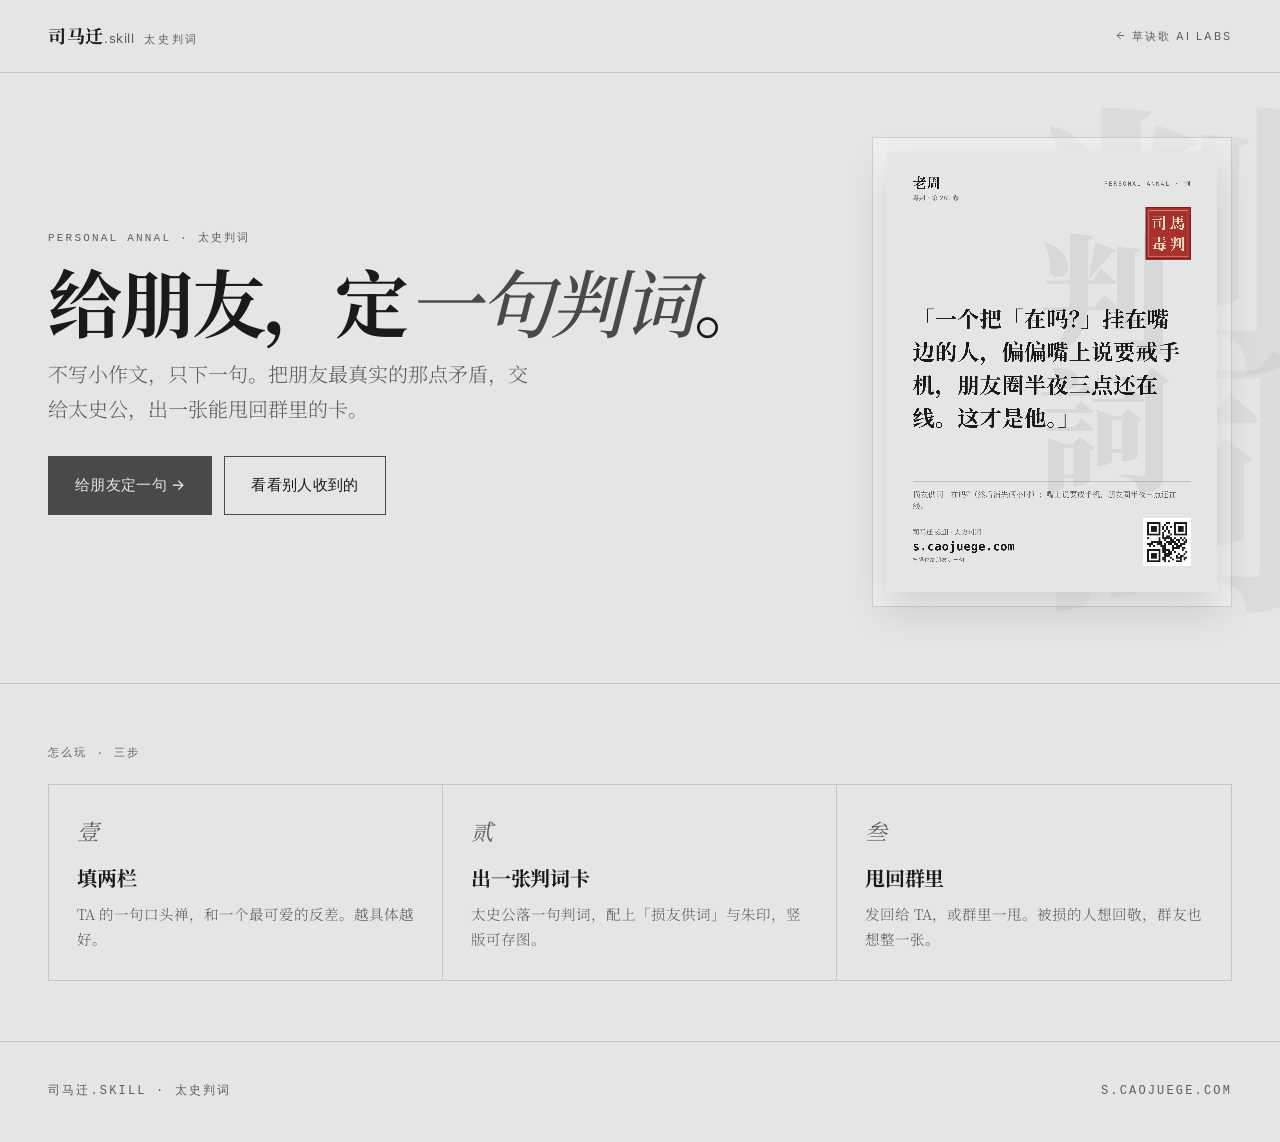
==== commit e3a2bc94: "判词卡加对象名标题 + 提示词改狠（禁止洗白软收尾） - 卡片左上：对象名作大标题 + 「毒判·第N卷」副标题（替换原卷号小框），三页同步 - 重写 system：强调狠度/出其不意，明令禁止鸡汤与「" ====
--- a/landing-b/index.html
+++ b/landing-b/index.html
@@ -54,20 +54,64 @@
 
 <footer class="foot">
   <div class="container">
-    <div class="foot-inner">
-      <span>司马迁.skill · 太史判词</span>
-      <span>s.caojuege.com</span>
-    </div>
+    <div class="foot-inner"><span>司马迁.skill · 太史判词</span><span>s.caojuege.com</span></div>
   </div>
 </footer>
 
-<script src="./verdict-card.js"></script>
+<script>
+window.VerdictCard=(function(){
+  'use strict';
+  var SERIF='"Noto Serif SC","Songti SC","STSong",serif', MONO='ui-monospace,Menlo,monospace';
+  var RATIO=2,W=1080,H=1440,P=84;
+  var NO_START='」』）】》〉。，、；：！？·…％”’', NO_END='「『（【《〈“‘';
+  function clean(s){return String(s==null?'':s).replace(/\s+/g,' ').trim();}
+  function stripTail(s){return clean(s).replace(/[。.!！；;，,]+$/,'');}
+  function shorten(s,n){var a=Array.from(String(s||''));return a.length>n?a.slice(0,n-1).join('')+'…':a.join('');}
+  function hash(seed){var h=2166136261,s=String(seed);for(var i=0;i<s.length;i++){h^=s.charCodeAt(i);h=Math.imul(h,16777619);}return Math.abs(h);}
+  function vol(seed){return String(hash(seed)%899+100);}
+  function buildLine(name,b1,b2,off){
+    var q=stripTail(b1).replace(/[（(].*$/,'').trim()||'在吗', fc=stripTail(b2)||'想法太多，三天换一个新坑';
+    var t=['世人只记得他那句「'+q+'」，没人替他说出：'+fc+'。',name+'最大的破绽，不是「'+q+'」，是'+fc+'。','嘴上「'+q+'」，身体却很诚实——'+fc+'。','别信他那句「'+q+'」。真相是，'+fc+'。','一个把「'+q+'」挂在嘴边的人，偏偏'+fc+'。这才是他。'];
+    return t[(hash(name+b1+b2)+(off||0))%t.length];
+  }
+  function buildData(name,b1,b2,off){name=clean(name)||'某某';return {name:name,line:buildLine(name,b1,b2,off),ev:'损友供词　'+shorten(stripTail(b1)||'—',16)+'；'+shorten(stripTail(b2)||'—',18)+'。',vol:vol(name+b1+b2)};}
+  function setLS(ctx,px){try{ctx.letterSpacing=px+'px';}catch(e){}}
+  function wrap(ctx,text,maxW,maxLines){
+    var toks=String(text||'').match(/[A-Za-z0-9_.:#%+\-]+|\s+|./gu)||[],lines=[],line='';
+    function push(){if(line.trim())lines.push(line.trim());line='';}
+    for(var i=0;i<toks.length;i++){var t=toks[i];if(ctx.measureText(line+t).width<=maxW){line+=t;continue;}if(line)push();if(!/^\s+$/.test(t))line=t;if(maxLines&&lines.length>=maxLines)break;}
+    if(line&&(!maxLines||lines.length<maxLines))push();
+    for(var k=0;k<lines.length-1;k++){
+      while(lines[k].length>1&&lines[k+1]&&NO_START.indexOf(lines[k+1][0])>=0){lines[k+1]=lines[k].slice(-1)+lines[k+1];lines[k]=lines[k].slice(0,-1);}
+      while(lines[k].length>1&&NO_END.indexOf(lines[k].slice(-1))>=0){lines[k+1]=lines[k].slice(-1)+lines[k+1];lines[k]=lines[k].slice(0,-1);}
+    }
+    if(maxLines&&lines.length===maxLines){var last=lines[maxLines-1];while(last&&ctx.measureText(last+'…').width>maxW)last=last.slice(0,-1);if(last&&text.trim()!==lines.join('').trim())lines[maxLines-1]=last+'…';}
+    return lines;
+  }
+  function drawSeal(ctx,x,y,w,h){var ch=['司','馬','毒','判'];ctx.save();ctx.fillStyle='#a8302d';ctx.fillRect(x,y,w,h);ctx.strokeStyle='#7d211e';ctx.lineWidth=4;ctx.strokeRect(x+2,y+2,w-4,h-4);ctx.strokeStyle='rgba(240,223,196,.5)';ctx.lineWidth=2.5;ctx.strokeRect(x+11,y+11,w-22,h-22);ctx.fillStyle='#f0dfc4';ctx.textAlign='center';ctx.textBaseline='middle';ctx.font='700 '+Math.round(Math.min(w,h)*0.34)+'px '+SERIF;setLS(ctx,0);ctx.fillText(ch[0],x+w*0.3,y+h*0.3);ctx.fillText(ch[1],x+w*0.7,y+h*0.3);ctx.fillText(ch[2],x+w*0.3,y+h*0.7);ctx.fillText(ch[3],x+w*0.7,y+h*0.7);ctx.restore();}
+  function drawQR(ctx,x,y,s){ctx.save();ctx.fillStyle='#fff';ctx.fillRect(x,y,s,s);var pad=Math.round(s*0.08),n=21,cell=(s-pad*2)/n,ox=x+pad,oy=y+pad,h=hash('s.caojuege.com');ctx.fillStyle='#1a1a1a';for(var r=0;r<n;r++)for(var c=0;c<n;c++){if((r<8&&c<8)||(r<8&&c>=n-8)||(r>=n-8&&c<8))continue;h=(h*1103515245+12345)&0x7fffffff;if(h%100<46)ctx.fillRect(ox+c*cell,oy+r*cell,cell,cell);}function f(fx,fy){ctx.fillStyle='#1a1a1a';ctx.fillRect(ox+fx*cell,oy+fy*cell,cell*7,cell*7);ctx.fillStyle='#fff';ctx.fillRect(ox+(fx+1)*cell,oy+(fy+1)*cell,cell*5,cell*5);ctx.fillStyle='#1a1a1a';ctx.fillRect(ox+(fx+2)*cell,oy+(fy+2)*cell,cell*3,cell*3);}f(0,0);f(n-7,0);f(0,n-7);ctx.restore();}
+  function draw(canvas,d){
+    if(!canvas)return;var ctx=canvas.getContext('2d');
+    ctx.setTransform(RATIO,0,0,RATIO,0,0);ctx.clearRect(0,0,W,H);ctx.fillStyle='#e5e5e5';ctx.fillRect(0,0,W,H);
+    ctx.save();ctx.fillStyle='rgba(0,0,0,.06)';ctx.font='900 440px '+SERIF;setLS(ctx,0);ctx.textAlign='center';ctx.textBaseline='middle';ctx.fillText('判',W*0.66,H*0.33);ctx.fillText('詞',W*0.66,H*0.63);ctx.restore();
+    ctx.save();ctx.textBaseline='top';ctx.fillStyle='#1a1a1a';ctx.font='700 46px '+SERIF;setLS(ctx,0);ctx.textAlign='left';ctx.fillText(d.name,P,78);ctx.fillStyle='#5c5e60';ctx.font='500 20px '+SERIF;setLS(ctx,1);ctx.fillText('毒判 · 第 '+d.vol+' 卷',P,140);ctx.fillStyle='#5c5e60';ctx.font='500 19px '+MONO;setLS(ctx,4);ctx.textAlign='right';ctx.textBaseline='alphabetic';ctx.fillText('PERSONAL ANNAL · 判',W-P,110);ctx.restore();
+    drawSeal(ctx,W-P-150,180,150,172);
+    ctx.save();ctx.fillStyle='#1a1a1a';ctx.font='700 72px '+SERIF;setLS(ctx,1);ctx.textAlign='left';ctx.textBaseline='top';var lineH=108,lines=wrap(ctx,'「'+d.line+'」',W-2*P,6),zT=440,zB=1012,y=Math.max(zT,(zT+zB)/2-(lines.length*lineH)/2);for(var i=0;i<lines.length;i++){ctx.fillText(lines[i],P,y);y+=lineH;}ctx.restore();
+    ctx.save();ctx.fillStyle='rgba(0,0,0,.16)';ctx.fillRect(P,1078,W-2*P,2);ctx.fillStyle='#5c5e60';ctx.font='400 25px '+SERIF;setLS(ctx,0);ctx.textAlign='left';ctx.textBaseline='top';var ey=1108,evl=wrap(ctx,d.ev,W-2*P,2);for(var j=0;j<evl.length;j++){ctx.fillText(evl[j],P,ey);ey+=38;}ctx.restore();
+    drawQR(ctx,W-P-158,H-P-158,158);
+    ctx.save();ctx.textAlign='left';ctx.textBaseline='alphabetic';ctx.fillStyle='#5c5e60';ctx.font='400 22px '+SERIF;setLS(ctx,0);ctx.fillText('司马迁.skill · 太史判词',P,H-P-104);ctx.fillStyle='#1a1a1a';ctx.font='600 38px '+MONO;setLS(ctx,1);ctx.fillText('s.caojuege.com',P,H-P-52);ctx.fillStyle='#5c5e60';ctx.font='500 17px '+MONO;setLS(ctx,2);ctx.fillText('扫码也给朋友定一句',P,H-P-16);ctx.restore();
+  }
+  function ensureFonts(){if(document.fonts&&document.fonts.load){return Promise.all([document.fonts.load('700 72px "Noto Serif SC"'),document.fonts.load('900 200px "Noto Serif SC"'),document.fonts.load('500 25px "Noto Serif SC"')]).catch(function(){});}return Promise.resolve();}
+  function download(canvas,filename){return new Promise(function(resolve){canvas.toBlob(function(blob){if(!blob){resolve(false);return;}var file=new File([blob],filename,{type:'image/png'});function fallback(){var url=URL.createObjectURL(blob),a=document.createElement('a');a.href=url;a.download=filename;document.body.appendChild(a);a.click();a.remove();setTimeout(function(){URL.revokeObjectURL(url);},1000);resolve(true);}if(navigator.canShare&&navigator.canShare({files:[file]})){navigator.share({files:[file],title:'太史判词'}).then(function(){resolve(true);}).catch(function(e){if(e&&e.name==='AbortError'){resolve(true);return;}fallback();});return;}fallback();},'image/png',0.96);});}
+  return {W:W,H:H,buildLine:buildLine,buildData:buildData,draw:draw,ensureFonts:ensureFonts,download:download,clean:clean,vol:vol};
+})();
+</script>
 <script>
 (function(){
-  var c = document.getElementById('sample');
-  var d = VerdictCard.buildData('老周', '在吗？（然后消失俩小时）', '嘴上说要戒手机，朋友圈半夜三点还在线', 3);
-  function go(){ VerdictCard.draw(c, d); }
-  go(); VerdictCard.ensureFonts().then(go);
+  var c=document.getElementById('sample');
+  var d=VerdictCard.buildData('老周','在吗？（然后消失俩小时）','嘴上说要戒手机，朋友圈半夜三点还在线',3);
+  function go(){VerdictCard.draw(c,d);}
+  go();VerdictCard.ensureFonts().then(go);
 })();
 </script>
 </body>
--- a/landing-b/app.css
+++ b/landing-b/app.css
@@ -88,12 +88,8 @@
 .stage{position:sticky;top:96px}
 .stage-frame{border:1px solid var(--c-border-soft);background:var(--c-surface-40);padding:14px}
 .vcard{width:100%;height:auto;display:block;box-shadow:0 16px 40px rgba(0,0,0,.16)}
-.cta-stack{margin-top:16px;display:flex;flex-direction:column;border:1px solid var(--c-border-soft)}
-.cta-stack .btn{width:100%;border:0;border-bottom:1px solid var(--c-border-soft);background:transparent;color:var(--c-ink);padding:16px 22px}
-.cta-stack .btn:last-child{border-bottom:0}
-.cta-stack .btn:hover{background:var(--c-btn);color:var(--c-on-dark)}
-.cta-stack .btn.primary{background:var(--c-btn);color:var(--c-on-dark)}
-.cta-stack .btn.primary:hover{background:var(--c-ink-pure)}
+.cta-stack{margin-top:16px;display:flex;flex-direction:column;gap:10px}
+.cta-stack .btn{width:100%;padding:16px 22px}
 .savehint{margin-top:10px;font-family:var(--font-serif);font-size:12.5px;color:var(--c-muted);text-align:center}
 .savehint b{color:var(--c-ink);font-weight:500}
 
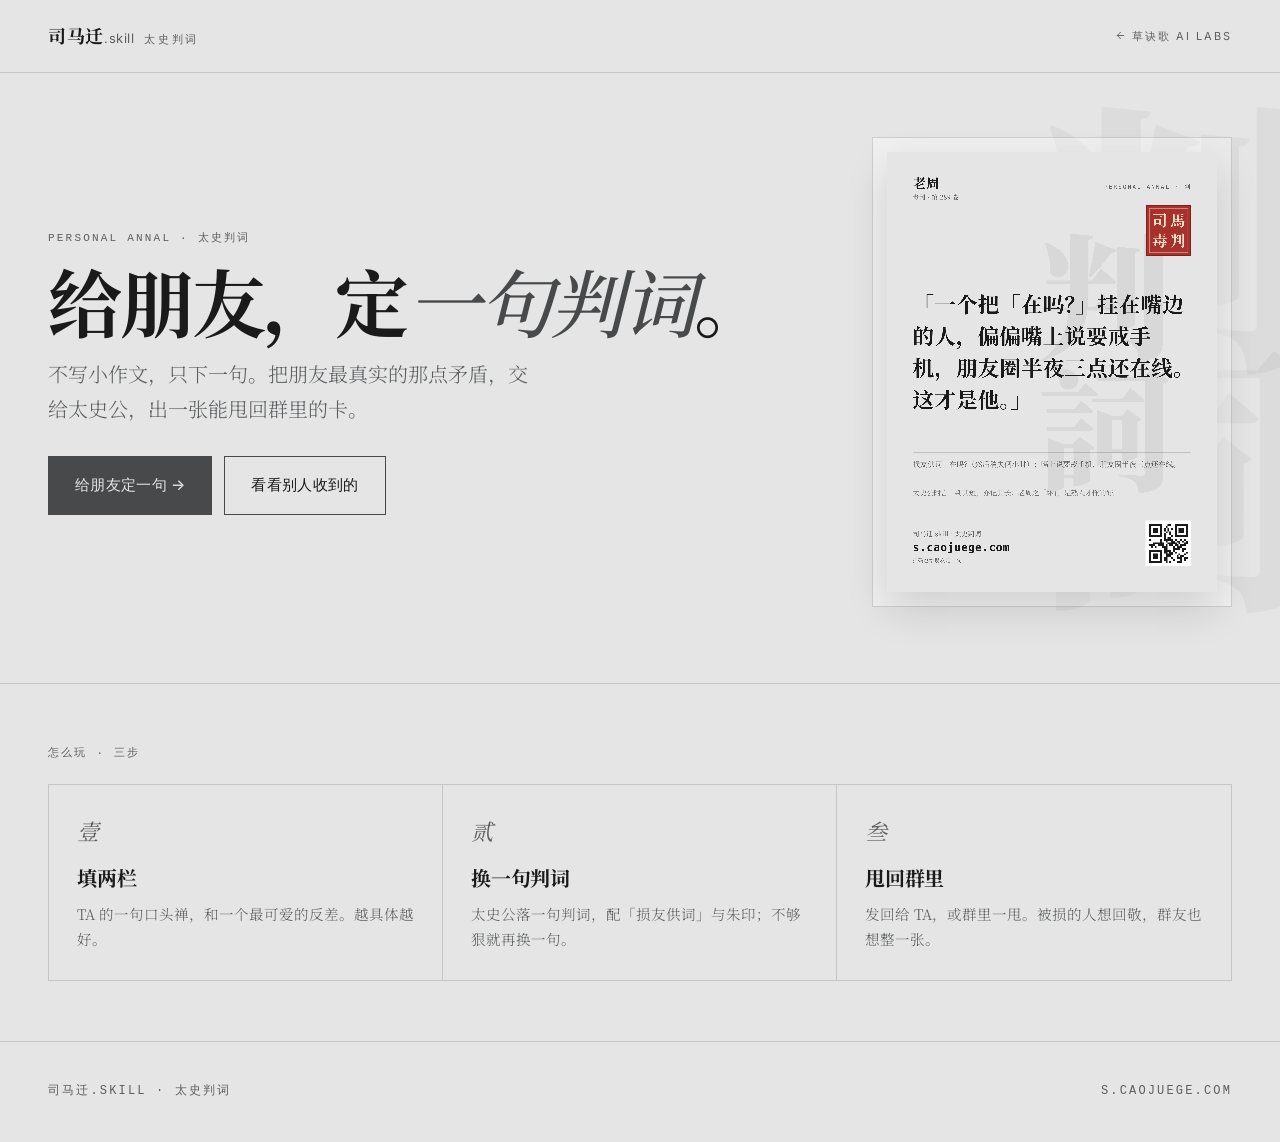
==== commit 2a287982: "传播层大改：三色卡 + 圆点 + 选中黑 + 太史公附言 + 盲盒换一句 + 移动单屏 - 渲染器抽回外部 verdict-card.js（三页复用，结束三份内联副本） - 卡片三色变体 a 灰 / " ====
--- a/landing-b/index.html
+++ b/landing-b/index.html
@@ -46,7 +46,7 @@
     <div class="eyebrow">怎么玩 · 三步</div>
     <div class="steps-grid">
       <div class="step"><div class="n">壹</div><h3>填两栏</h3><p>TA 的一句口头禅，和一个最可爱的反差。越具体越好。</p></div>
-      <div class="step"><div class="n">贰</div><h3>出一张判词卡</h3><p>太史公落一句判词，配上「损友供词」与朱印，竖版可存图。</p></div>
+      <div class="step"><div class="n">贰</div><h3>换一句判词</h3><p>太史公落一句判词，配「损友供词」与朱印；不够狠就再换一句。</p></div>
       <div class="step"><div class="n">叁</div><h3>甩回群里</h3><p>发回给 TA，或群里一甩。被损的人想回敬，群友也想整一张。</p></div>
     </div>
   </div>
@@ -58,58 +58,11 @@
   </div>
 </footer>
 
-<script>
-window.VerdictCard=(function(){
-  'use strict';
-  var SERIF='"Noto Serif SC","Songti SC","STSong",serif', MONO='ui-monospace,Menlo,monospace';
-  var RATIO=2,W=1080,H=1440,P=84;
-  var NO_START='」』）】》〉。，、；：！？·…％”’', NO_END='「『（【《〈“‘';
-  function clean(s){return String(s==null?'':s).replace(/\s+/g,' ').trim();}
-  function stripTail(s){return clean(s).replace(/[。.!！；;，,]+$/,'');}
-  function shorten(s,n){var a=Array.from(String(s||''));return a.length>n?a.slice(0,n-1).join('')+'…':a.join('');}
-  function hash(seed){var h=2166136261,s=String(seed);for(var i=0;i<s.length;i++){h^=s.charCodeAt(i);h=Math.imul(h,16777619);}return Math.abs(h);}
-  function vol(seed){return String(hash(seed)%899+100);}
-  function buildLine(name,b1,b2,off){
-    var q=stripTail(b1).replace(/[（(].*$/,'').trim()||'在吗', fc=stripTail(b2)||'想法太多，三天换一个新坑';
-    var t=['世人只记得他那句「'+q+'」，没人替他说出：'+fc+'。',name+'最大的破绽，不是「'+q+'」，是'+fc+'。','嘴上「'+q+'」，身体却很诚实——'+fc+'。','别信他那句「'+q+'」。真相是，'+fc+'。','一个把「'+q+'」挂在嘴边的人，偏偏'+fc+'。这才是他。'];
-    return t[(hash(name+b1+b2)+(off||0))%t.length];
-  }
-  function buildData(name,b1,b2,off){name=clean(name)||'某某';return {name:name,line:buildLine(name,b1,b2,off),ev:'损友供词　'+shorten(stripTail(b1)||'—',16)+'；'+shorten(stripTail(b2)||'—',18)+'。',vol:vol(name+b1+b2)};}
-  function setLS(ctx,px){try{ctx.letterSpacing=px+'px';}catch(e){}}
-  function wrap(ctx,text,maxW,maxLines){
-    var toks=String(text||'').match(/[A-Za-z0-9_.:#%+\-]+|\s+|./gu)||[],lines=[],line='';
-    function push(){if(line.trim())lines.push(line.trim());line='';}
-    for(var i=0;i<toks.length;i++){var t=toks[i];if(ctx.measureText(line+t).width<=maxW){line+=t;continue;}if(line)push();if(!/^\s+$/.test(t))line=t;if(maxLines&&lines.length>=maxLines)break;}
-    if(line&&(!maxLines||lines.length<maxLines))push();
-    for(var k=0;k<lines.length-1;k++){
-      while(lines[k].length>1&&lines[k+1]&&NO_START.indexOf(lines[k+1][0])>=0){lines[k+1]=lines[k].slice(-1)+lines[k+1];lines[k]=lines[k].slice(0,-1);}
-      while(lines[k].length>1&&NO_END.indexOf(lines[k].slice(-1))>=0){lines[k+1]=lines[k].slice(-1)+lines[k+1];lines[k]=lines[k].slice(0,-1);}
-    }
-    if(maxLines&&lines.length===maxLines){var last=lines[maxLines-1];while(last&&ctx.measureText(last+'…').width>maxW)last=last.slice(0,-1);if(last&&text.trim()!==lines.join('').trim())lines[maxLines-1]=last+'…';}
-    return lines;
-  }
-  function drawSeal(ctx,x,y,w,h){var ch=['司','馬','毒','判'];ctx.save();ctx.fillStyle='#a8302d';ctx.fillRect(x,y,w,h);ctx.strokeStyle='#7d211e';ctx.lineWidth=4;ctx.strokeRect(x+2,y+2,w-4,h-4);ctx.strokeStyle='rgba(240,223,196,.5)';ctx.lineWidth=2.5;ctx.strokeRect(x+11,y+11,w-22,h-22);ctx.fillStyle='#f0dfc4';ctx.textAlign='center';ctx.textBaseline='middle';ctx.font='700 '+Math.round(Math.min(w,h)*0.34)+'px '+SERIF;setLS(ctx,0);ctx.fillText(ch[0],x+w*0.3,y+h*0.3);ctx.fillText(ch[1],x+w*0.7,y+h*0.3);ctx.fillText(ch[2],x+w*0.3,y+h*0.7);ctx.fillText(ch[3],x+w*0.7,y+h*0.7);ctx.restore();}
-  function drawQR(ctx,x,y,s){ctx.save();ctx.fillStyle='#fff';ctx.fillRect(x,y,s,s);var pad=Math.round(s*0.08),n=21,cell=(s-pad*2)/n,ox=x+pad,oy=y+pad,h=hash('s.caojuege.com');ctx.fillStyle='#1a1a1a';for(var r=0;r<n;r++)for(var c=0;c<n;c++){if((r<8&&c<8)||(r<8&&c>=n-8)||(r>=n-8&&c<8))continue;h=(h*1103515245+12345)&0x7fffffff;if(h%100<46)ctx.fillRect(ox+c*cell,oy+r*cell,cell,cell);}function f(fx,fy){ctx.fillStyle='#1a1a1a';ctx.fillRect(ox+fx*cell,oy+fy*cell,cell*7,cell*7);ctx.fillStyle='#fff';ctx.fillRect(ox+(fx+1)*cell,oy+(fy+1)*cell,cell*5,cell*5);ctx.fillStyle='#1a1a1a';ctx.fillRect(ox+(fx+2)*cell,oy+(fy+2)*cell,cell*3,cell*3);}f(0,0);f(n-7,0);f(0,n-7);ctx.restore();}
-  function draw(canvas,d){
-    if(!canvas)return;var ctx=canvas.getContext('2d');
-    ctx.setTransform(RATIO,0,0,RATIO,0,0);ctx.clearRect(0,0,W,H);ctx.fillStyle='#e5e5e5';ctx.fillRect(0,0,W,H);
-    ctx.save();ctx.fillStyle='rgba(0,0,0,.06)';ctx.font='900 440px '+SERIF;setLS(ctx,0);ctx.textAlign='center';ctx.textBaseline='middle';ctx.fillText('判',W*0.66,H*0.33);ctx.fillText('詞',W*0.66,H*0.63);ctx.restore();
-    ctx.save();ctx.textBaseline='top';ctx.fillStyle='#1a1a1a';ctx.font='700 46px '+SERIF;setLS(ctx,0);ctx.textAlign='left';ctx.fillText(d.name,P,78);ctx.fillStyle='#5c5e60';ctx.font='500 20px '+SERIF;setLS(ctx,1);ctx.fillText('毒判 · 第 '+d.vol+' 卷',P,140);ctx.fillStyle='#5c5e60';ctx.font='500 19px '+MONO;setLS(ctx,4);ctx.textAlign='right';ctx.textBaseline='alphabetic';ctx.fillText('PERSONAL ANNAL · 判',W-P,110);ctx.restore();
-    drawSeal(ctx,W-P-150,180,150,172);
-    ctx.save();ctx.fillStyle='#1a1a1a';ctx.font='700 72px '+SERIF;setLS(ctx,1);ctx.textAlign='left';ctx.textBaseline='top';var lineH=108,lines=wrap(ctx,'「'+d.line+'」',W-2*P,6),zT=440,zB=1012,y=Math.max(zT,(zT+zB)/2-(lines.length*lineH)/2);for(var i=0;i<lines.length;i++){ctx.fillText(lines[i],P,y);y+=lineH;}ctx.restore();
-    ctx.save();ctx.fillStyle='rgba(0,0,0,.16)';ctx.fillRect(P,1078,W-2*P,2);ctx.fillStyle='#5c5e60';ctx.font='400 25px '+SERIF;setLS(ctx,0);ctx.textAlign='left';ctx.textBaseline='top';var ey=1108,evl=wrap(ctx,d.ev,W-2*P,2);for(var j=0;j<evl.length;j++){ctx.fillText(evl[j],P,ey);ey+=38;}ctx.restore();
-    drawQR(ctx,W-P-158,H-P-158,158);
-    ctx.save();ctx.textAlign='left';ctx.textBaseline='alphabetic';ctx.fillStyle='#5c5e60';ctx.font='400 22px '+SERIF;setLS(ctx,0);ctx.fillText('司马迁.skill · 太史判词',P,H-P-104);ctx.fillStyle='#1a1a1a';ctx.font='600 38px '+MONO;setLS(ctx,1);ctx.fillText('s.caojuege.com',P,H-P-52);ctx.fillStyle='#5c5e60';ctx.font='500 17px '+MONO;setLS(ctx,2);ctx.fillText('扫码也给朋友定一句',P,H-P-16);ctx.restore();
-  }
-  function ensureFonts(){if(document.fonts&&document.fonts.load){return Promise.all([document.fonts.load('700 72px "Noto Serif SC"'),document.fonts.load('900 200px "Noto Serif SC"'),document.fonts.load('500 25px "Noto Serif SC"')]).catch(function(){});}return Promise.resolve();}
-  function download(canvas,filename){return new Promise(function(resolve){canvas.toBlob(function(blob){if(!blob){resolve(false);return;}var file=new File([blob],filename,{type:'image/png'});function fallback(){var url=URL.createObjectURL(blob),a=document.createElement('a');a.href=url;a.download=filename;document.body.appendChild(a);a.click();a.remove();setTimeout(function(){URL.revokeObjectURL(url);},1000);resolve(true);}if(navigator.canShare&&navigator.canShare({files:[file]})){navigator.share({files:[file],title:'太史判词'}).then(function(){resolve(true);}).catch(function(e){if(e&&e.name==='AbortError'){resolve(true);return;}fallback();});return;}fallback();},'image/png',0.96);});}
-  return {W:W,H:H,buildLine:buildLine,buildData:buildData,draw:draw,ensureFonts:ensureFonts,download:download,clean:clean,vol:vol};
-})();
-</script>
+<script src="./verdict-card.js"></script>
 <script>
 (function(){
   var c=document.getElementById('sample');
-  var d=VerdictCard.buildData('老周','在吗？（然后消失俩小时）','嘴上说要戒手机，朋友圈半夜三点还在线',3);
+  var d=VerdictCard.buildData({name:'老周',b1:'在吗？（然后消失俩小时）',b2:'嘴上说要戒手机，朋友圈半夜三点还在线',off:3,variant:'a'});
   function go(){VerdictCard.draw(c,d);}
   go();VerdictCard.ensureFonts().then(go);
 })();
--- a/landing-b/app.css
+++ b/landing-b/app.css
@@ -83,6 +83,13 @@
 input:focus,textarea:focus{border-color:var(--c-seal);background:var(--c-surface)}
 .actions{display:flex;flex-wrap:wrap;gap:10px;margin-top:8px}
 .actions .btn{width:100%;padding:16px 22px}
+.dice-row{display:flex;align-items:center;gap:14px;flex-wrap:wrap;margin:0 0 24px}
+#dice{padding:9px 16px;font-size:13px;width:auto}
+.dice-hint{font-family:var(--font-sans);font-size:12px;color:var(--c-muted)}
+.chips{display:flex;flex-wrap:wrap;gap:8px;margin-top:12px}
+.chip{font-family:var(--font-serif);font-size:13.5px;color:var(--c-ink);border:1px solid var(--c-border-soft);background:rgba(255,255,255,.3);padding:6px 12px;cursor:pointer;transition:border-color .15s,background .15s;line-height:1.45;border-radius:0}
+.chip:hover{border-color:var(--c-btn);background:#fff}
+.chip:active{transform:translateY(1px)}
 
 /* card stage + stacked CTA (shared by create & receive) */
 .stage{position:sticky;top:96px}
@@ -117,3 +124,27 @@
   .stage{position:static}
   .recv{padding:28px 0 48px}
 }
+
+/* ===== 底色 swatch 圆点 ===== */
+.swatch{display:flex;gap:12px;margin-top:4px}
+.swatch button{width:32px;height:32px;border-radius:50%;border:1px solid var(--c-border-strong);cursor:pointer;padding:0;transition:box-shadow .15s}
+.swatch button[data-v=a]{background:#e5e5e5}
+.swatch button[data-v=b]{background:#fff}
+.swatch button[data-v=c]{background:#1a1a1a}
+.swatch button.on{box-shadow:0 0 0 2px var(--c-bg),0 0 0 4px var(--c-ink)}
+.ctl-label{display:block;font-family:var(--font-mono);font-size:11px;letter-spacing:.16em;text-transform:uppercase;color:var(--c-muted);margin:0 0 9px}
+
+/* 选中的气泡黑底白字 */
+.chip.on{background:var(--c-btn);color:var(--c-on-dark);border-color:var(--c-btn)}
+
+/* recall 横幅（回敬入口） */
+.recall{margin:0 0 22px;padding:13px 16px;border:1px solid var(--c-seal);background:rgba(168,48,45,.06);font-family:var(--font-serif);font-size:14.5px;line-height:1.6;display:none}
+.recall.on{display:block}
+.recall b{color:var(--c-seal)}
+
+/* ===== 移动端单屏：卡片置顶为主角 ===== */
+@media(max-width:880px){
+  .flow-grid .stage{order:-1}
+  .hero{padding:24px 0 20px}
+  .hook{font-size:15.5px;margin-bottom:20px}
+}
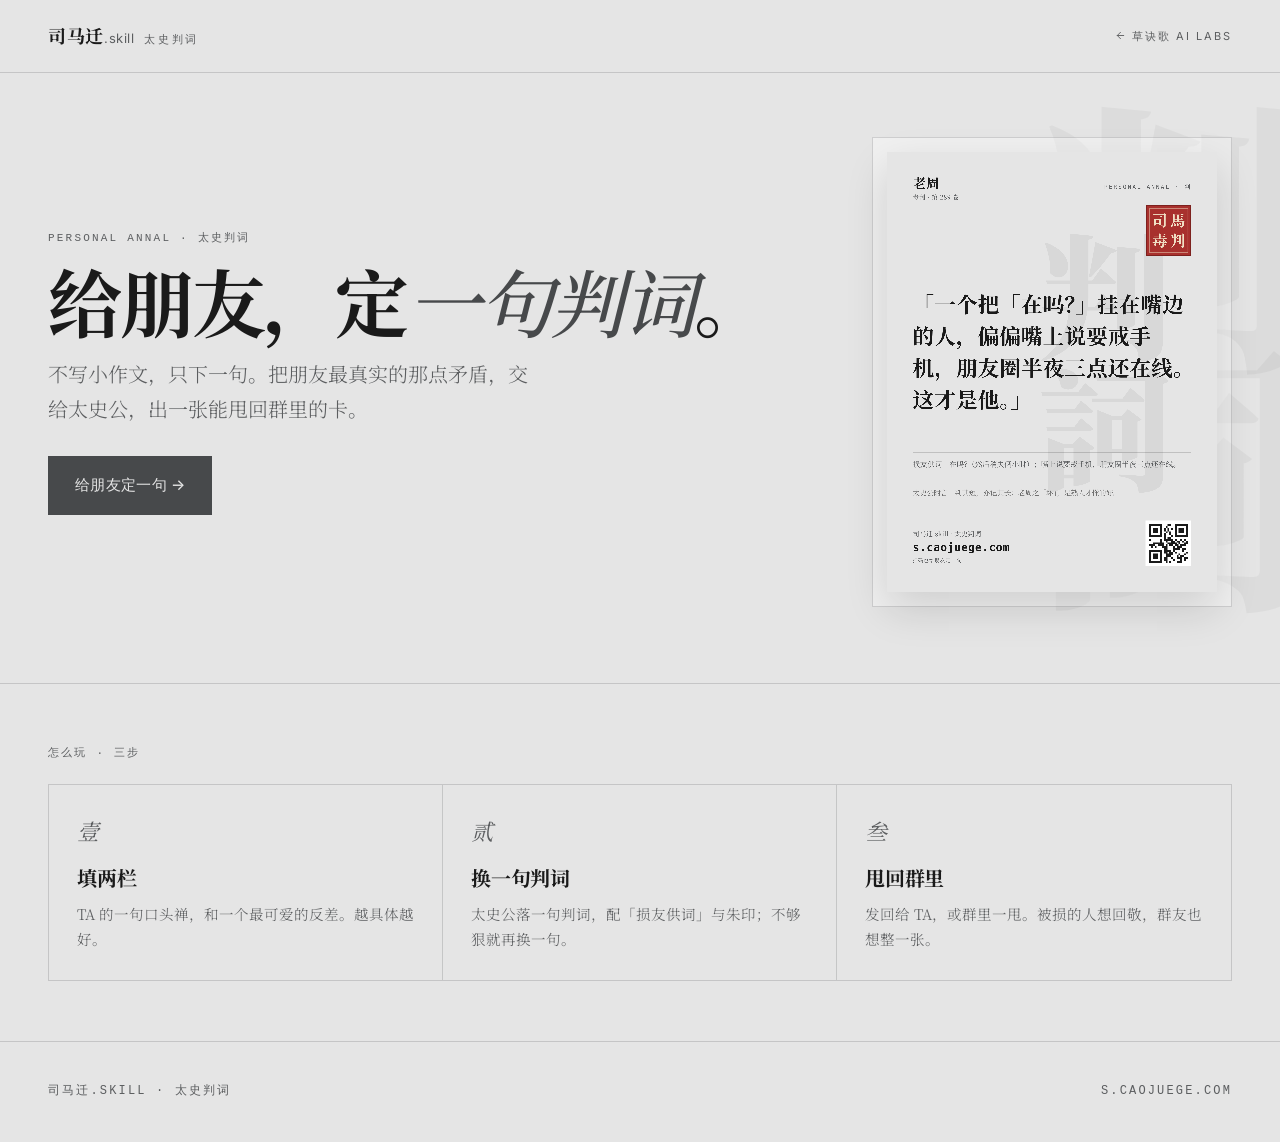
==== commit 4df9c0ed: "微调：移动端输入在上卡片在下、首页去掉"看看别人收到的"、create 去再损+按钮改"保存图片" https://claude.ai/code/session_01Ed1GyDorBtMRCDHVw" ====
--- a/landing-b/index.html
+++ b/landing-b/index.html
@@ -33,7 +33,6 @@
         <p class="lead">不写小作文，只下一句。把朋友最真实的那点矛盾，交给太史公，出一张能甩回群里的卡。</p>
         <div class="hero-actions">
           <a class="btn big" href="./create.html">给朋友定一句 →</a>
-          <a class="btn ghost big" href="./receive.html">看看别人收到的</a>
         </div>
       </div>
       <aside class="side-card"><canvas id="sample" width="2160" height="2880" aria-label="判词卡示例"></canvas></aside>
--- a/landing-b/app.css
+++ b/landing-b/app.css
@@ -142,9 +142,8 @@
 .recall.on{display:block}
 .recall b{color:var(--c-seal)}
 
-/* ===== 移动端单屏：卡片置顶为主角 ===== */
+/* ===== 移动端：输入在上、卡片在下（自然顺序）===== */
 @media(max-width:880px){
-  .flow-grid .stage{order:-1}
   .hero{padding:24px 0 20px}
   .hook{font-size:15.5px;margin-bottom:20px}
 }
